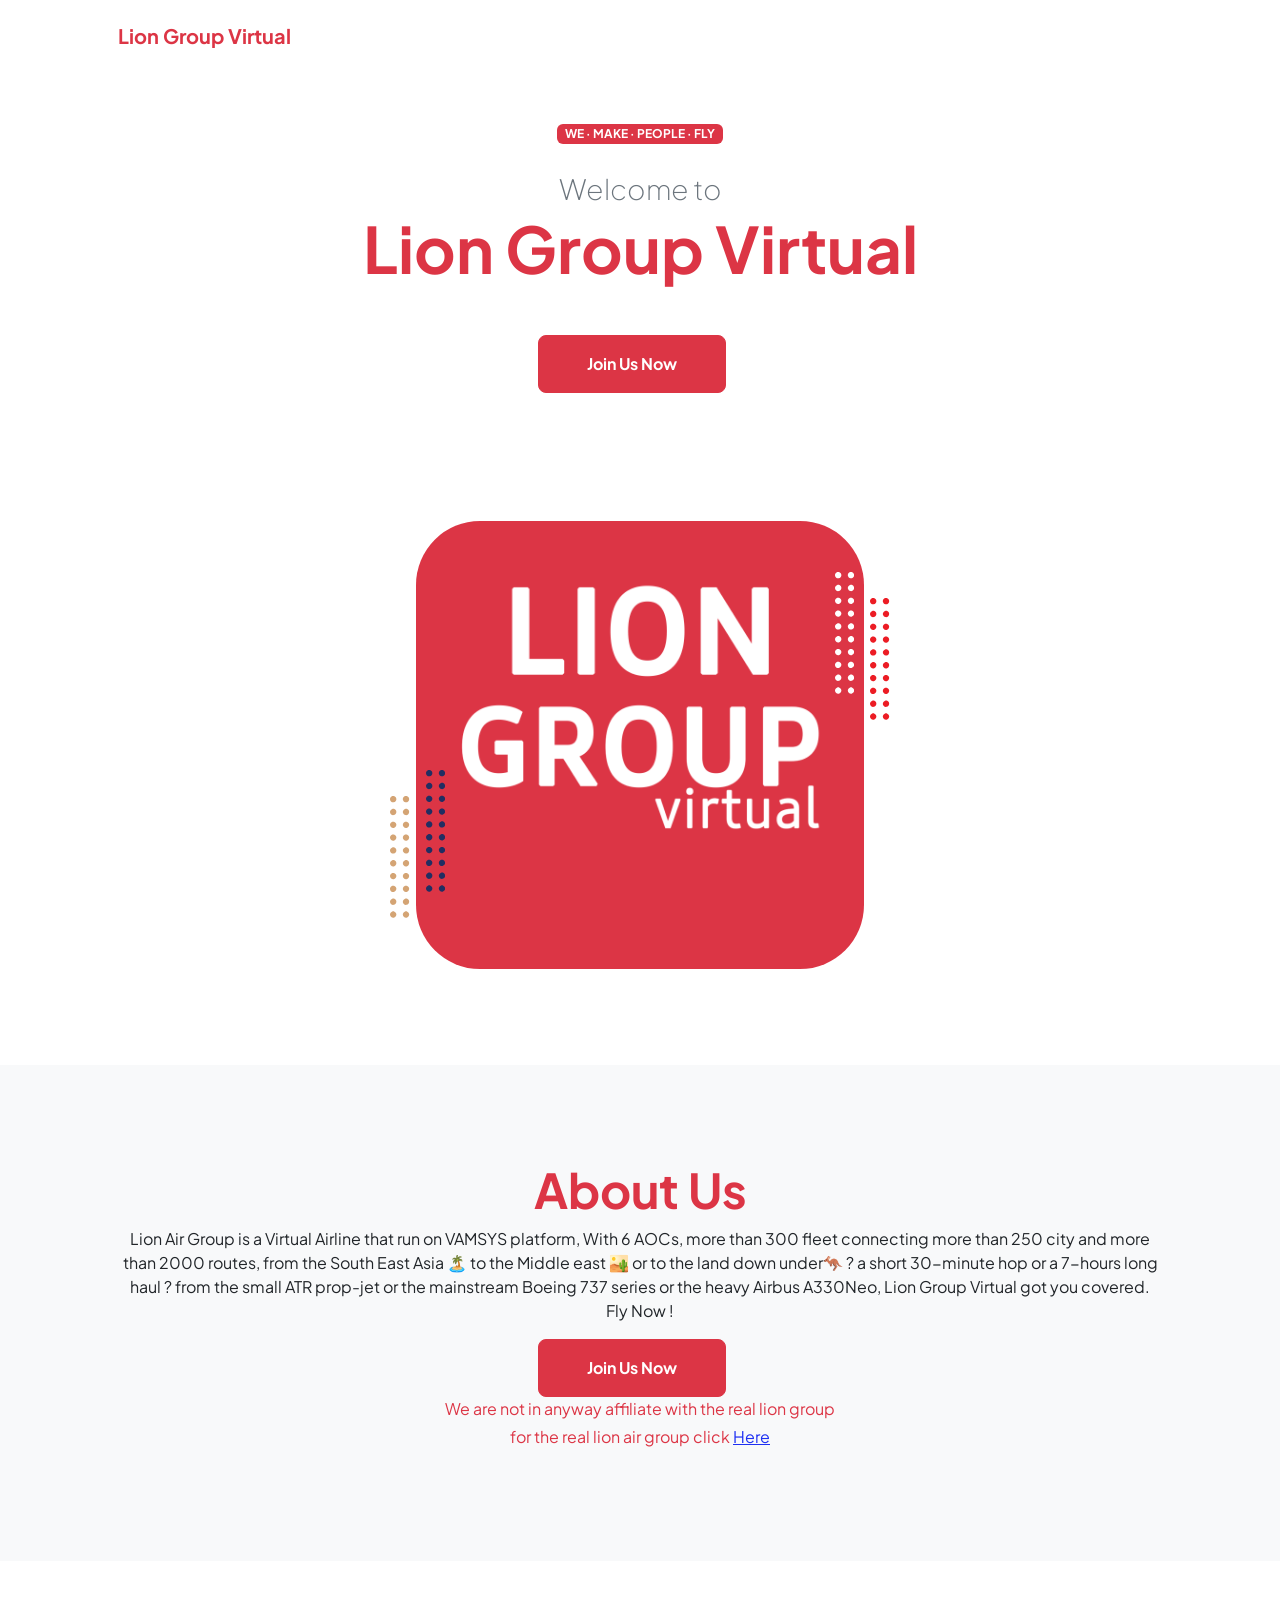
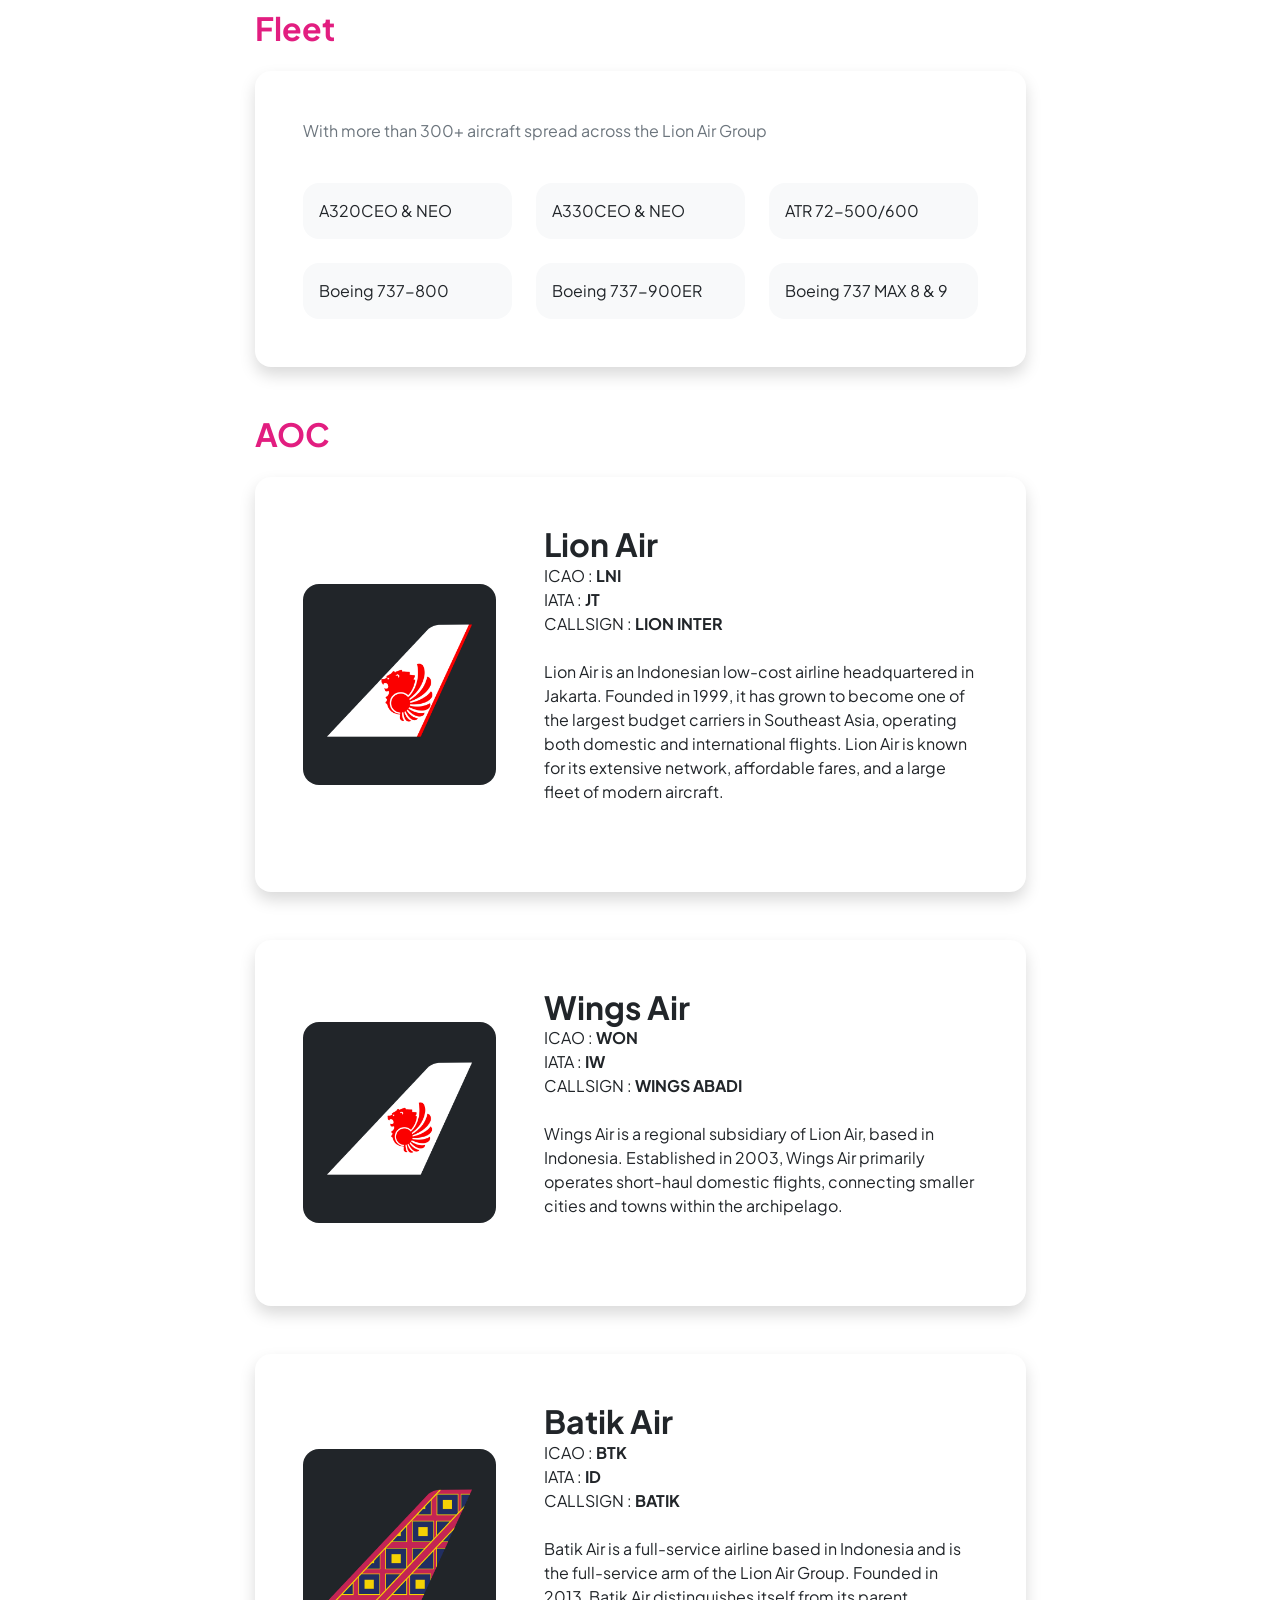
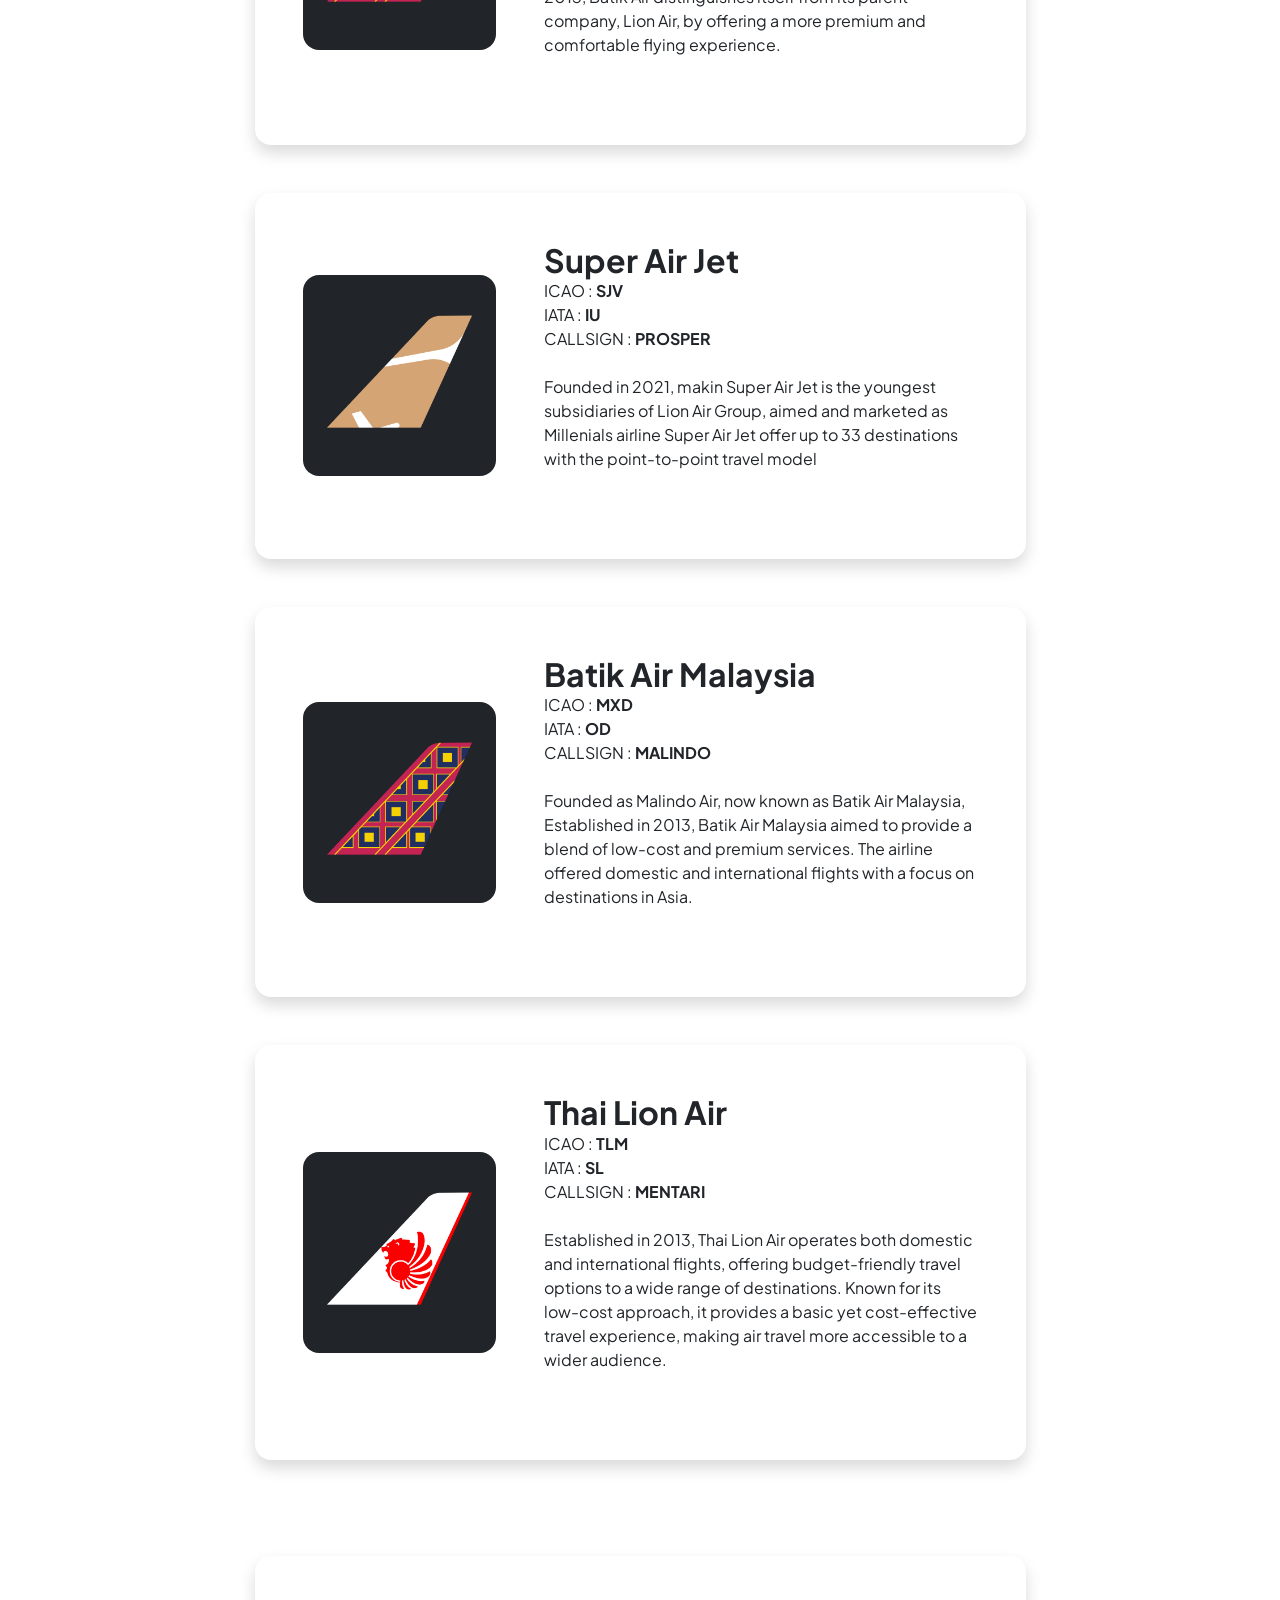
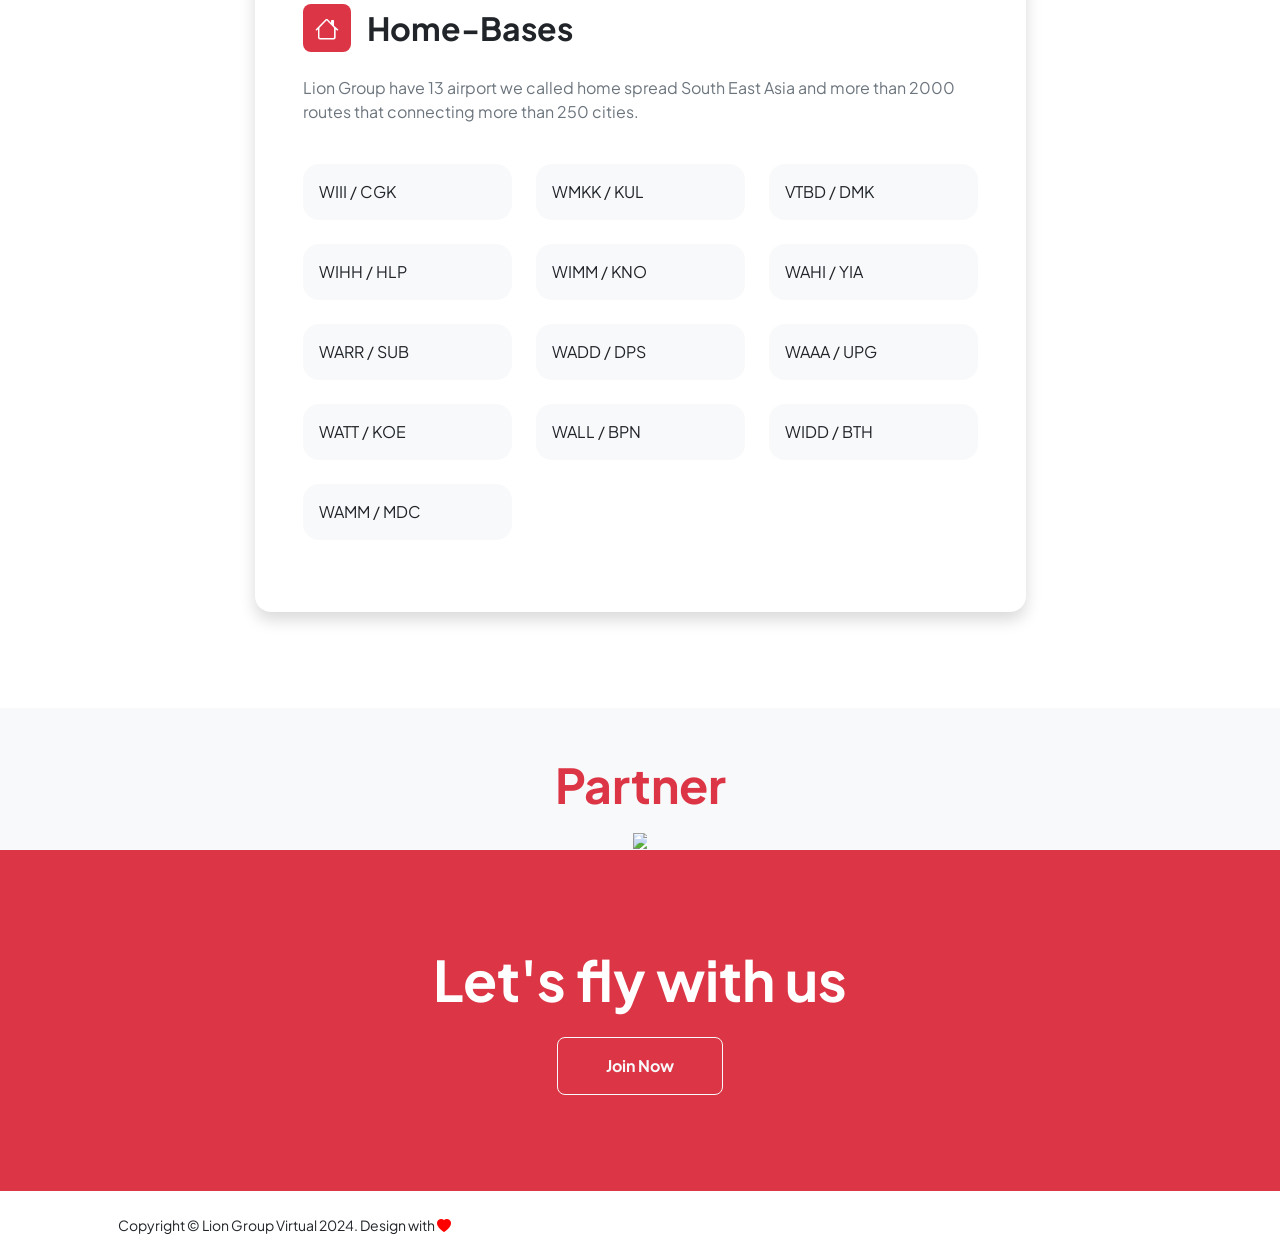
==== index.html @ ad17c19d "Update index.html" ====
<!DOCTYPE html>
<html lang="en">
    <head>
        <meta charset="utf-8" />
        <meta name="viewport" content="width=device-width, initial-scale=1, shrink-to-fit=no" />
        <meta name="description" content="" />
        <meta name="author" content="" />
        <title>Lion Group Virtual</title>
        <meta content="Lion Group Virtual" property="og:title" />
        <meta content="Lion Group Virtual Website" property="og:description" />
        <meta content="http://www.lion-groupvirtual.com/" property="og:url" />
        <meta content="http://www.lion-groupvirtual.com/assets/profile.png" property="og:image" />
        <meta content="#ff0000" data-react-helmet="true" name="theme-color" />
        <!-- Favicon-->
        <link rel="icon" type="image/x-icon" href="assets/favicon.ico" />
        <!-- Custom Google font-->
        <link rel="preconnect" href="https://fonts.googleapis.com" />
        <link rel="preconnect" href="https://fonts.gstatic.com" crossorigin />
        <link href="https://fonts.googleapis.com/css2?family=Plus+Jakarta+Sans:wght@100;200;300;400;500;600;700;800;900&amp;display=swap" rel="stylesheet" />
        <!-- Bootstrap icons-->
        <link href="https://cdn.jsdelivr.net/npm/bootstrap-icons@1.8.1/font/bootstrap-icons.css" rel="stylesheet" />
        <!-- Core theme CSS (includes Bootstrap)-->
        <link href="css/styles.css" rel="stylesheet" />
    </head>
    <body class="d-flex flex-column h-100">
        <main class="flex-shrink-0">
            <!-- Navigation-->
            <nav class="navbar navbar-expand-lg navbar-light bg-white py-3">
                <div class="container px-5">
                    <a class="navbar-brand"><span class="fw-bolder text-danger">Lion Group Virtual</span></a>
                </div>
            </nav>
            <!-- Header-->
            <header class="py-5">
                <div class="container px-5 pb-5">
                    <div class="row gx-5 align-items-center">
                        <div class="col-xxl-5">
                            <!-- Header text content-->
                            <div class="text-center text-xxl-start">
                                <div class="badge bg-danger text-white mb-4"><div class="text-uppercase">We &middot; Make &middot; People &middot; Fly</div></div>
                                <div class="fs-3 fw-light text-muted">Welcome to</div>
                                <h1 class="display-3 fw-bolder mb-5"><span class="text-danger d-inline">Lion Group Virtual</span></h1>
                                <div class="d-grid gap-3 d-sm-flex justify-content-sm-center justify-content-xxl-start mb-3">
                                    <a class="btn btn-danger btn-lg px-5 py-3 me-sm-3 fs-6 fw-bolder" href="https://vamsys.io/register/liongroup">Join Us Now</a>
                                </div>
                            </div>
                        </div>
                        <div class="col-xxl-7">
                            <!-- Header profile picture-->
                            <div class="d-flex justify-content-center mt-5 mt-xxl-0">
                                <div class="profile bg-danger">
                                    <!-- TIP: For best results, use a photo with a transparent background like the demo example below-->
                                    <!-- Watch a tutorial on how to do this on YouTube (link)-->
                                    <img class="profile-img" src="assets/profile.png" alt="..." />
                                    <div class="dots-1">
                                        <!-- SVG Dots-->
                                        <svg version="1.1" xmlns="http://www.w3.org/2000/svg" xmlns:xlink="http://www.w3.org/1999/xlink" x="0px" y="0px" viewBox="0 0 191.6 1215.4" style="enable-background: new 0 0 191.6 1215.4" xml:space="preserve">
                                            <g transform="translate(0.000000,1280.000000) scale(0.100000,-0.100000)" >
                                                <path d="M227.7,12788.6c-105-35-200-141-222-248c-43-206,163-412,369-369c155,32,275,190,260,339c-11,105-90,213-190,262        C383.7,12801.6,289.7,12808.6,227.7,12788.6z"></path>
                                                <path d="M1507.7,12788.6c-151-50-253-216-222-362c25-119,136-230,254-255c194-41,395,142,375,339c-11,105-90,213-190,262        C1663.7,12801.6,1569.7,12808.6,1507.7,12788.6z"></path>
                                                <path d="M227.7,11508.6c-105-35-200-141-222-248c-43-206,163-412,369-369c155,32,275,190,260,339c-11,105-90,213-190,262        C383.7,11521.6,289.7,11528.6,227.7,11508.6z"></path>
                                                <path d="M1507.7,11508.6c-151-50-253-216-222-362c25-119,136-230,254-255c194-41,395,142,375,339c-11,105-90,213-190,262        C1663.7,11521.6,1569.7,11528.6,1507.7,11508.6z"></path>
                                                <path d="M227.7,10228.6c-105-35-200-141-222-248c-43-206,163-412,369-369c155,32,275,190,260,339c-11,105-90,213-190,262        C383.7,10241.6,289.7,10248.6,227.7,10228.6z"></path>
                                                <path d="M1507.7,10228.6c-105-35-200-141-222-248c-43-206,163-412,369-369c155,32,275,190,260,339c-11,105-90,213-190,262        C1663.7,10241.6,1569.7,10248.6,1507.7,10228.6z"></path>
                                                <path d="M227.7,8948.6c-105-35-200-141-222-248c-43-206,163-412,369-369c155,32,275,190,260,339c-11,105-90,213-190,262        C383.7,8961.6,289.7,8968.6,227.7,8948.6z"></path>
                                                <path d="M1507.7,8948.6c-105-35-200-141-222-248c-43-206,163-412,369-369c155,32,275,190,260,339c-11,105-90,213-190,262        C1663.7,8961.6,1569.7,8968.6,1507.7,8948.6z"></path>
                                                <path d="M227.7,7668.6c-105-35-200-141-222-248c-43-206,163-412,369-369c155,32,275,190,260,339c-11,105-90,213-190,262        C383.7,7681.6,289.7,7688.6,227.7,7668.6z"></path>
                                                <path d="M1507.7,7668.6c-105-35-200-141-222-248c-43-206,163-412,369-369c155,32,275,190,260,339c-11,105-90,213-190,262        C1663.7,7681.6,1569.7,7688.6,1507.7,7668.6z"></path>
                                                <path d="M227.7,6388.6c-105-35-200-141-222-248c-43-206,163-412,369-369c155,32,275,190,260,339c-11,105-90,213-190,262        C383.7,6401.6,289.7,6408.6,227.7,6388.6z"></path>
                                                <path d="M1507.7,6388.6c-105-35-200-141-222-248c-43-206,163-412,369-369c155,32,275,190,260,339c-11,105-90,213-190,262        C1663.7,6401.6,1569.7,6408.6,1507.7,6388.6z"></path>
                                                <path d="M227.7,5108.6c-105-35-200-141-222-248c-43-206,163-412,369-369c155,32,275,190,260,339c-11,105-90,213-190,262        C383.7,5121.6,289.7,5128.6,227.7,5108.6z"></path>
                                                <path d="M1507.7,5108.6c-105-35-200-141-222-248c-43-206,163-412,369-369c155,32,275,190,260,339c-11,105-90,213-190,262        C1663.7,5121.6,1569.7,5128.6,1507.7,5108.6z"></path>
                                                <path d="M227.7,3828.6c-105-35-200-141-222-248c-43-206,163-412,369-369c155,32,275,190,260,339c-11,105-90,213-190,262        C383.7,3841.6,289.7,3848.6,227.7,3828.6z"></path>
                                                <path d="M1507.7,3828.6c-105-35-200-141-222-248c-43-206,163-412,369-369c155,32,275,190,260,339c-11,105-90,213-190,262        C1663.7,3841.6,1569.7,3848.6,1507.7,3828.6z"></path>
                                                <path d="M227.7,2548.6c-105-35-200-141-222-248c-43-206,163-412,369-369c155,32,275,190,260,339c-11,105-90,213-190,262        C383.7,2561.6,289.7,2568.6,227.7,2548.6z"></path>
                                                <path d="M1507.7,2548.6c-105-35-200-141-222-248c-43-206,163-412,369-369c155,32,275,190,260,339c-11,105-90,213-190,262        C1663.7,2561.6,1569.7,2568.6,1507.7,2548.6z"></path>
                                                <path d="M227.7,1268.6c-105-35-200-141-222-248c-43-206,163-412,369-369c155,32,275,190,260,339c-11,105-90,213-190,262        C383.7,1281.6,289.7,1288.6,227.7,1268.6z"></path>
                                                <path d="M1507.7,1268.6c-105-35-200-141-222-248c-43-206,163-412,369-369c155,32,275,190,260,339c-11,105-90,213-190,262        C1663.7,1281.6,1569.7,1288.6,1507.7,1268.6z"></path>
                                            </g>
                                        </svg>
                                        <!-- END of SVG dots-->
                                    </div>
                                    <div class="dots-2">
                                        <!-- SVG Dots-->
                                        <svg version="1.1" xmlns="http://www.w3.org/2000/svg" xmlns:xlink="http://www.w3.org/1999/xlink" x="0px" y="0px" viewBox="0 0 191.6 1215.4" style="enable-background: new 0 0 191.6 1215.4" xml:space="preserve">
                                            <g transform="translate(0.000000,1280.000000) scale(0.100000,-0.100000)"  fill="#EC1C24" >
                                                <path d="M227.7,12788.6c-105-35-200-141-222-248c-43-206,163-412,369-369c155,32,275,190,260,339c-11,105-90,213-190,262        C383.7,12801.6,289.7,12808.6,227.7,12788.6z"></path>
                                                <path d="M1507.7,12788.6c-151-50-253-216-222-362c25-119,136-230,254-255c194-41,395,142,375,339c-11,105-90,213-190,262        C1663.7,12801.6,1569.7,12808.6,1507.7,12788.6z"></path>
                                                <path d="M227.7,11508.6c-105-35-200-141-222-248c-43-206,163-412,369-369c155,32,275,190,260,339c-11,105-90,213-190,262        C383.7,11521.6,289.7,11528.6,227.7,11508.6z"></path>
                                                <path d="M1507.7,11508.6c-151-50-253-216-222-362c25-119,136-230,254-255c194-41,395,142,375,339c-11,105-90,213-190,262        C1663.7,11521.6,1569.7,11528.6,1507.7,11508.6z"></path>
                                                <path d="M227.7,10228.6c-105-35-200-141-222-248c-43-206,163-412,369-369c155,32,275,190,260,339c-11,105-90,213-190,262        C383.7,10241.6,289.7,10248.6,227.7,10228.6z"></path>
                                                <path d="M1507.7,10228.6c-105-35-200-141-222-248c-43-206,163-412,369-369c155,32,275,190,260,339c-11,105-90,213-190,262        C1663.7,10241.6,1569.7,10248.6,1507.7,10228.6z"></path>
                                                <path d="M227.7,8948.6c-105-35-200-141-222-248c-43-206,163-412,369-369c155,32,275,190,260,339c-11,105-90,213-190,262        C383.7,8961.6,289.7,8968.6,227.7,8948.6z"></path>
                                                <path d="M1507.7,8948.6c-105-35-200-141-222-248c-43-206,163-412,369-369c155,32,275,190,260,339c-11,105-90,213-190,262        C1663.7,8961.6,1569.7,8968.6,1507.7,8948.6z"></path>
                                                <path d="M227.7,7668.6c-105-35-200-141-222-248c-43-206,163-412,369-369c155,32,275,190,260,339c-11,105-90,213-190,262        C383.7,7681.6,289.7,7688.6,227.7,7668.6z"></path>
                                                <path d="M1507.7,7668.6c-105-35-200-141-222-248c-43-206,163-412,369-369c155,32,275,190,260,339c-11,105-90,213-190,262        C1663.7,7681.6,1569.7,7688.6,1507.7,7668.6z"></path>
                                                <path d="M227.7,6388.6c-105-35-200-141-222-248c-43-206,163-412,369-369c155,32,275,190,260,339c-11,105-90,213-190,262        C383.7,6401.6,289.7,6408.6,227.7,6388.6z"></path>
                                                <path d="M1507.7,6388.6c-105-35-200-141-222-248c-43-206,163-412,369-369c155,32,275,190,260,339c-11,105-90,213-190,262        C1663.7,6401.6,1569.7,6408.6,1507.7,6388.6z"></path>
                                                <path d="M227.7,5108.6c-105-35-200-141-222-248c-43-206,163-412,369-369c155,32,275,190,260,339c-11,105-90,213-190,262        C383.7,5121.6,289.7,5128.6,227.7,5108.6z"></path>
                                                <path d="M1507.7,5108.6c-105-35-200-141-222-248c-43-206,163-412,369-369c155,32,275,190,260,339c-11,105-90,213-190,262        C1663.7,5121.6,1569.7,5128.6,1507.7,5108.6z"></path>
                                                <path d="M227.7,3828.6c-105-35-200-141-222-248c-43-206,163-412,369-369c155,32,275,190,260,339c-11,105-90,213-190,262        C383.7,3841.6,289.7,3848.6,227.7,3828.6z"></path>
                                                <path d="M1507.7,3828.6c-105-35-200-141-222-248c-43-206,163-412,369-369c155,32,275,190,260,339c-11,105-90,213-190,262        C1663.7,3841.6,1569.7,3848.6,1507.7,3828.6z"></path>
                                                <path d="M227.7,2548.6c-105-35-200-141-222-248c-43-206,163-412,369-369c155,32,275,190,260,339c-11,105-90,213-190,262        C383.7,2561.6,289.7,2568.6,227.7,2548.6z"></path>
                                                <path d="M1507.7,2548.6c-105-35-200-141-222-248c-43-206,163-412,369-369c155,32,275,190,260,339c-11,105-90,213-190,262        C1663.7,2561.6,1569.7,2568.6,1507.7,2548.6z"></path>
                                                <path d="M227.7,1268.6c-105-35-200-141-222-248c-43-206,163-412,369-369c155,32,275,190,260,339c-11,105-90,213-190,262        C383.7,1281.6,289.7,1288.6,227.7,1268.6z"></path>
                                                <path d="M1507.7,1268.6c-105-35-200-141-222-248c-43-206,163-412,369-369c155,32,275,190,260,339c-11,105-90,213-190,262        C1663.7,1281.6,1569.7,1288.6,1507.7,1268.6z"></path>
                                            </g>
                                        </svg>
                                        <!-- END of SVG dots-->
                                    </div>
                                    <div class="dots-3">
                                        <!-- SVG Dots-->
                                        <svg version="1.1" xmlns="http://www.w3.org/2000/svg" xmlns:xlink="http://www.w3.org/1999/xlink" x="0px" y="0px" viewBox="0 0 191.6 1215.4" style="enable-background: new 0 0 191.6 1215.4" xml:space="preserve">
                                            <g transform="translate(0.000000,1280.000000) scale(0.100000,-0.100000)" fill="#212e62">
                                                <path d="M227.7,12788.6c-105-35-200-141-222-248c-43-206,163-412,369-369c155,32,275,190,260,339c-11,105-90,213-190,262        C383.7,12801.6,289.7,12808.6,227.7,12788.6z"></path>
                                                <path d="M1507.7,12788.6c-151-50-253-216-222-362c25-119,136-230,254-255c194-41,395,142,375,339c-11,105-90,213-190,262        C1663.7,12801.6,1569.7,12808.6,1507.7,12788.6z"></path>
                                                <path d="M227.7,11508.6c-105-35-200-141-222-248c-43-206,163-412,369-369c155,32,275,190,260,339c-11,105-90,213-190,262        C383.7,11521.6,289.7,11528.6,227.7,11508.6z"></path>
                                                <path d="M1507.7,11508.6c-151-50-253-216-222-362c25-119,136-230,254-255c194-41,395,142,375,339c-11,105-90,213-190,262        C1663.7,11521.6,1569.7,11528.6,1507.7,11508.6z"></path>
                                                <path d="M227.7,10228.6c-105-35-200-141-222-248c-43-206,163-412,369-369c155,32,275,190,260,339c-11,105-90,213-190,262        C383.7,10241.6,289.7,10248.6,227.7,10228.6z"></path>
                                                <path d="M1507.7,10228.6c-105-35-200-141-222-248c-43-206,163-412,369-369c155,32,275,190,260,339c-11,105-90,213-190,262        C1663.7,10241.6,1569.7,10248.6,1507.7,10228.6z"></path>
                                                <path d="M227.7,8948.6c-105-35-200-141-222-248c-43-206,163-412,369-369c155,32,275,190,260,339c-11,105-90,213-190,262        C383.7,8961.6,289.7,8968.6,227.7,8948.6z"></path>
                                                <path d="M1507.7,8948.6c-105-35-200-141-222-248c-43-206,163-412,369-369c155,32,275,190,260,339c-11,105-90,213-190,262        C1663.7,8961.6,1569.7,8968.6,1507.7,8948.6z"></path>
                                                <path d="M227.7,7668.6c-105-35-200-141-222-248c-43-206,163-412,369-369c155,32,275,190,260,339c-11,105-90,213-190,262        C383.7,7681.6,289.7,7688.6,227.7,7668.6z"></path>
                                                <path d="M1507.7,7668.6c-105-35-200-141-222-248c-43-206,163-412,369-369c155,32,275,190,260,339c-11,105-90,213-190,262        C1663.7,7681.6,1569.7,7688.6,1507.7,7668.6z"></path>
                                                <path d="M227.7,6388.6c-105-35-200-141-222-248c-43-206,163-412,369-369c155,32,275,190,260,339c-11,105-90,213-190,262        C383.7,6401.6,289.7,6408.6,227.7,6388.6z"></path>
                                                <path d="M1507.7,6388.6c-105-35-200-141-222-248c-43-206,163-412,369-369c155,32,275,190,260,339c-11,105-90,213-190,262        C1663.7,6401.6,1569.7,6408.6,1507.7,6388.6z"></path>
                                                <path d="M227.7,5108.6c-105-35-200-141-222-248c-43-206,163-412,369-369c155,32,275,190,260,339c-11,105-90,213-190,262        C383.7,5121.6,289.7,5128.6,227.7,5108.6z"></path>
                                                <path d="M1507.7,5108.6c-105-35-200-141-222-248c-43-206,163-412,369-369c155,32,275,190,260,339c-11,105-90,213-190,262        C1663.7,5121.6,1569.7,5128.6,1507.7,5108.6z"></path>
                                                <path d="M227.7,3828.6c-105-35-200-141-222-248c-43-206,163-412,369-369c155,32,275,190,260,339c-11,105-90,213-190,262        C383.7,3841.6,289.7,3848.6,227.7,3828.6z"></path>
                                                <path d="M1507.7,3828.6c-105-35-200-141-222-248c-43-206,163-412,369-369c155,32,275,190,260,339c-11,105-90,213-190,262        C1663.7,3841.6,1569.7,3848.6,1507.7,3828.6z"></path>
                                                <path d="M227.7,2548.6c-105-35-200-141-222-248c-43-206,163-412,369-369c155,32,275,190,260,339c-11,105-90,213-190,262        C383.7,2561.6,289.7,2568.6,227.7,2548.6z"></path>
                                                <path d="M1507.7,2548.6c-105-35-200-141-222-248c-43-206,163-412,369-369c155,32,275,190,260,339c-11,105-90,213-190,262        C1663.7,2561.6,1569.7,2568.6,1507.7,2548.6z"></path>
                                                <path d="M227.7,1268.6c-105-35-200-141-222-248c-43-206,163-412,369-369c155,32,275,190,260,339c-11,105-90,213-190,262        C383.7,1281.6,289.7,1288.6,227.7,1268.6z"></path>
                                                <path d="M1507.7,1268.6c-105-35-200-141-222-248c-43-206,163-412,369-369c155,32,275,190,260,339c-11,105-90,213-190,262        C1663.7,1281.6,1569.7,1288.6,1507.7,1268.6z"></path>
                                            </g>
                                        </svg>
                                        <!-- END of SVG dots-->
                                    </div>
                                    <div class="dots-4">
                                        <!-- SVG Dots-->
                                        <svg version="1.1" xmlns="http://www.w3.org/2000/svg" xmlns:xlink="http://www.w3.org/1999/xlink" x="0px" y="0px" viewBox="0 0 191.6 1215.4" style="enable-background: new 0 0 191.6 1215.4" xml:space="preserve">
                                            <g transform="translate(0.000000,1280.000000) scale(0.100000,-0.100000)" fill = "#D4A474">
                                                <path d="M227.7,12788.6c-105-35-200-141-222-248c-43-206,163-412,369-369c155,32,275,190,260,339c-11,105-90,213-190,262        C383.7,12801.6,289.7,12808.6,227.7,12788.6z"></path>
                                                <path d="M1507.7,12788.6c-151-50-253-216-222-362c25-119,136-230,254-255c194-41,395,142,375,339c-11,105-90,213-190,262        C1663.7,12801.6,1569.7,12808.6,1507.7,12788.6z"></path>
                                                <path d="M227.7,11508.6c-105-35-200-141-222-248c-43-206,163-412,369-369c155,32,275,190,260,339c-11,105-90,213-190,262        C383.7,11521.6,289.7,11528.6,227.7,11508.6z"></path>
                                                <path d="M1507.7,11508.6c-151-50-253-216-222-362c25-119,136-230,254-255c194-41,395,142,375,339c-11,105-90,213-190,262        C1663.7,11521.6,1569.7,11528.6,1507.7,11508.6z"></path>
                                                <path d="M227.7,10228.6c-105-35-200-141-222-248c-43-206,163-412,369-369c155,32,275,190,260,339c-11,105-90,213-190,262        C383.7,10241.6,289.7,10248.6,227.7,10228.6z"></path>
                                                <path d="M1507.7,10228.6c-105-35-200-141-222-248c-43-206,163-412,369-369c155,32,275,190,260,339c-11,105-90,213-190,262        C1663.7,10241.6,1569.7,10248.6,1507.7,10228.6z"></path>
                                                <path d="M227.7,8948.6c-105-35-200-141-222-248c-43-206,163-412,369-369c155,32,275,190,260,339c-11,105-90,213-190,262        C383.7,8961.6,289.7,8968.6,227.7,8948.6z"></path>
                                                <path d="M1507.7,8948.6c-105-35-200-141-222-248c-43-206,163-412,369-369c155,32,275,190,260,339c-11,105-90,213-190,262        C1663.7,8961.6,1569.7,8968.6,1507.7,8948.6z"></path>
                                                <path d="M227.7,7668.6c-105-35-200-141-222-248c-43-206,163-412,369-369c155,32,275,190,260,339c-11,105-90,213-190,262        C383.7,7681.6,289.7,7688.6,227.7,7668.6z"></path>
                                                <path d="M1507.7,7668.6c-105-35-200-141-222-248c-43-206,163-412,369-369c155,32,275,190,260,339c-11,105-90,213-190,262        C1663.7,7681.6,1569.7,7688.6,1507.7,7668.6z"></path>
                                                <path d="M227.7,6388.6c-105-35-200-141-222-248c-43-206,163-412,369-369c155,32,275,190,260,339c-11,105-90,213-190,262        C383.7,6401.6,289.7,6408.6,227.7,6388.6z"></path>
                                                <path d="M1507.7,6388.6c-105-35-200-141-222-248c-43-206,163-412,369-369c155,32,275,190,260,339c-11,105-90,213-190,262        C1663.7,6401.6,1569.7,6408.6,1507.7,6388.6z"></path>
                                                <path d="M227.7,5108.6c-105-35-200-141-222-248c-43-206,163-412,369-369c155,32,275,190,260,339c-11,105-90,213-190,262        C383.7,5121.6,289.7,5128.6,227.7,5108.6z"></path>
                                                <path d="M1507.7,5108.6c-105-35-200-141-222-248c-43-206,163-412,369-369c155,32,275,190,260,339c-11,105-90,213-190,262        C1663.7,5121.6,1569.7,5128.6,1507.7,5108.6z"></path>
                                                <path d="M227.7,3828.6c-105-35-200-141-222-248c-43-206,163-412,369-369c155,32,275,190,260,339c-11,105-90,213-190,262        C383.7,3841.6,289.7,3848.6,227.7,3828.6z"></path>
                                                <path d="M1507.7,3828.6c-105-35-200-141-222-248c-43-206,163-412,369-369c155,32,275,190,260,339c-11,105-90,213-190,262        C1663.7,3841.6,1569.7,3848.6,1507.7,3828.6z"></path>
                                                <path d="M227.7,2548.6c-105-35-200-141-222-248c-43-206,163-412,369-369c155,32,275,190,260,339c-11,105-90,213-190,262        C383.7,2561.6,289.7,2568.6,227.7,2548.6z"></path>
                                                <path d="M1507.7,2548.6c-105-35-200-141-222-248c-43-206,163-412,369-369c155,32,275,190,260,339c-11,105-90,213-190,262        C1663.7,2561.6,1569.7,2568.6,1507.7,2548.6z"></path>
                                                <path d="M227.7,1268.6c-105-35-200-141-222-248c-43-206,163-412,369-369c155,32,275,190,260,339c-11,105-90,213-190,262        C383.7,1281.6,289.7,1288.6,227.7,1268.6z"></path>
                                                <path d="M1507.7,1268.6c-105-35-200-141-222-248c-43-206,163-412,369-369c155,32,275,190,260,339c-11,105-90,213-190,262        C1663.7,1281.6,1569.7,1288.6,1507.7,1268.6z"></path>
                                            </g>
                                        </svg>
                                        <!-- END of SVG dots-->
                                    </div>
                                </div>
                            </div>
                        </div>
                    </div>
                </div>
            </header>


            <section class="bg-light py-5">
                <div class="container px-5">
                    <div class="row gx-5 justify-content-center">
                        <div class="col-xxl-8">
                            <div class="text-center my-5">
                                <h1 class="display-5 fw-bolder"><span class="text-danger d-inline">About Us</span></h1>
                                <p class="mb-3">Lion Air Group is a Virtual Airline that run on VAMSYS platform, With 6 AOCs, more than 300 fleet connecting more than 250 city and more than 2000 routes, from the South East Asia 🏝️ to the Middle east 🏜️ or to the land down under🦘 ?  a short 30-minute hop or a 7-hours long haul ?  from the small ATR prop-jet or the mainstream Boeing 737 series or the heavy Airbus A330Neo, Lion Group Virtual got you covered. Fly Now !</p>
                                <a class="btn btn-danger btn-lg px-5 py-3 me-sm-3 fs-6 fw-bolder" href="https://vamsys.io/register/liongroup">Join Us Now</a>
                                <br>
                                <p class="text-danger mb-1">We are not in anyway affiliate with the real lion group</p>
                                <p class="text-danger">for the real lion air group click <a href="https://www.lionair.co.id/">Here</a></p>
                                <div class="d-flex justify-content-center fs-2 gap-4">

                                </div>
                            </div>
                        </div>
                    </div>
                </div>
            </section>

            <div class="container px-5 my-5">
                <div class="row gx-5 justify-content-center">
                    <div class="col-lg-11 col-xl-9 col-xxl-8">
                        <!-- Experience Section-->

                        <section>
                            <!-- Skillset Card-->
                            <h2 class="text-secondary fw-bolder mb-4">Fleet</h2>
                            <div class="card shadow border-0 rounded-4 mb-5">
                                <div class="card-body p-5">
                                    <!-- Languages list-->
                                    <div class="mb-0">
                                        <div class="d-flex align-items-center mb-4">
                                            <p class="text-muted">With more than 300+ aircraft spread across the Lion Air Group</p>
                                        </div>
                                        <div class="row row-cols-1 row-cols-md-3 mb-4">
                                            <div class="col mb-4 mb-md-0"><div class="d-flex align-items-center bg-light rounded-4 p-3 h-100">A320CEO & NEO</div></div>
                                            <div class="col mb-4 mb-md-0"><div class="d-flex align-items-center bg-light rounded-4 p-3 h-100">A330CEO & NEO</div></div>
                                            <div class="col"><div class="d-flex align-items-center bg-light rounded-4 p-3 h-100">ATR 72-500/600</div></div>
                                        </div>
                                        <div class="row row-cols-1 row-cols-md-3">
                                            <div class="col mb-4 mb-md-0"><div class="d-flex align-items-center bg-light rounded-4 p-3 h-100">Boeing 737-800</div></div>
                                            <div class="col mb-4 mb-md-0"><div class="d-flex align-items-center bg-light rounded-4 p-3 h-100">Boeing 737-900ER</div></div>
                                            <div class="col"><div class="d-flex align-items-center bg-light rounded-4 p-3 h-100">Boeing 737 MAX 8 & 9 </div></div>
                                        </div>
                                    </div>
                                </div>
                            </div>
                        </section>
                        <!-- Education Section-->
                        <section>
                            <h2 class="text-secondary fw-bolder mb-4">AOC</h2>
                            <!-- Education Card 1-->
                            <div class="card shadow border-0 rounded-4 mb-5">
                                <div class="card-body p-5">
                                    <div class="row align-items-center gx-5">
                                        <div class="col text-center text-lg-start mb-4 mb-lg-0">
                                            <div class="bg-dark p-4 rounded-4">
                                                <div class="mb-2">
                                                    <img class="profile-img" src="assets/JT_LOGO.png" alt="..." style="max-width:100%;max-height:100%;" />
                                                </div>
                                            </div>
                                        </div>
                                        <div class="col-lg-8">
                                            <div class="d-flex align-items-center">
                                                <h2 class="fw-bolder mb-0">Lion Air</h2>
                                            </div>
                                            <div class="d-flex align-items-center">
                                                <p class="fw-normal mb-0">ICAO : <span class="fw-bolder">LNI</span></p>
                                            </div>
                                            <div class="d-flex align-items-center">
                                                <p class="fw-normal mb-0">IATA : <span class="fw-bolder">JT</span></p>
                                            </div>
                                            <div class="d-flex align-items-center mb-2">
                                                <p class="fw-normal">CALLSIGN : <span class="fw-bolder">LION INTER</span> </p>
                                            </div>
                                            <div class="d-flex align-items-center mb-4">
                                                <p class="fw-normal">Lion Air is an Indonesian low-cost airline headquartered in Jakarta. Founded in 1999, it has grown to become one of the largest budget carriers in Southeast Asia, operating both domestic and international flights. Lion Air is known for its extensive network, affordable fares, and a large fleet of modern aircraft.</p>
                                            </div>
                                        </div>
                                    </div>
                                </div>
                            </div>

                            <div class="card shadow border-0 rounded-4 mb-5">
                                <div class="card-body p-5">
                                    <div class="row align-items-center gx-5">
                                        <div class="col text-center text-lg-start mb-4 mb-lg-0">
                                            <div class="bg-dark p-4 rounded-4">
                                                <div class="mb-2">
                                                    <img class="profile-img" src="assets/IW_LOGO.png" alt="..." style="max-width:100%;max-height:100%;" />
                                                </div>
                                            </div>
                                        </div>
                                        <div class="col-lg-8">
                                            <div class="d-flex align-items-center">
                                                <h2 class="fw-bolder mb-0">Wings Air</h2>
                                            </div>
                                            <div class="d-flex align-items-center">
                                                <p class="fw-normal mb-0">ICAO : <span class="fw-bolder">WON</span></p>
                                            </div>
                                            <div class="d-flex align-items-center">
                                                <p class="fw-normal mb-0">IATA : <span class="fw-bolder">IW</span></p>
                                            </div>
                                            <div class="d-flex align-items-center mb-2">
                                                <p class="fw-normal">CALLSIGN : <span class="fw-bolder">WINGS ABADI</span> </p>
                                            </div>
                                            <div class="d-flex align-items-center mb-4">
                                                <p class="fw-normal">Wings Air is a regional subsidiary of Lion Air, based in Indonesia. Established in 2003, Wings Air primarily operates short-haul domestic flights, connecting smaller cities and towns within the archipelago.</p>
                                            </div>
                                        </div>
                                    </div>
                                </div>
                            </div>


                            <div class="card shadow border-0 rounded-4 mb-5">
                                <div class="card-body p-5">
                                    <div class="row align-items-center gx-5">
                                        <div class="col text-center text-lg-start mb-4 mb-lg-0">
                                            <div class="bg-dark p-4 rounded-4">
                                                <div class="mb-2">
                                                    <img class="profile-img" src="assets/ID_LOGO.png" alt="..." style="max-width:100%;max-height:100%;" />
                                                </div>
                                            </div>
                                        </div>
                                        <div class="col-lg-8">
                                            <div class="d-flex align-items-center">
                                                <h2 class="fw-bolder mb-0">Batik Air</h2>
                                            </div>
                                            <div class="d-flex align-items-center">
                                                <p class="fw-normal mb-0">ICAO : <span class="fw-bolder">BTK</span></p>
                                            </div>
                                            <div class="d-flex align-items-center">
                                                <p class="fw-normal mb-0">IATA : <span class="fw-bolder">ID</span></p>
                                            </div>
                                            <div class="d-flex align-items-center mb-2">
                                                <p class="fw-normal">CALLSIGN : <span class="fw-bolder">BATIK</span> </p>
                                            </div>
                                            <div class="d-flex align-items-center mb-4">
                                                <p class="fw-normal">Batik Air is a full-service airline based in Indonesia and is the full-service arm of the Lion Air Group. Founded in 2013, Batik Air distinguishes itself from its parent company, Lion Air, by offering a more premium and comfortable flying experience.</p>
                                            </div>
                                        </div>
                                    </div>
                                </div>
                            </div>


                            <div class="card shadow border-0 rounded-4 mb-5">
                                <div class="card-body p-5">
                                    <div class="row align-items-center gx-5">
                                        <div class="col text-center text-lg-start mb-4 mb-lg-0">
                                            <div class="bg-dark p-4 rounded-4">
                                                <div class="mb-2">
                                                    <img class="profile-img" src="assets/IU_LOGO.png" alt="..." style="max-width:100%;max-height:100%;" />
                                                </div>
                                            </div>
                                        </div>
                                        <div class="col-lg-8">
                                            <div class="d-flex align-items-center">
                                                <h2 class="fw-bolder mb-0">Super Air Jet</h2>
                                            </div>
                                            <div class="d-flex align-items-center">
                                                <p class="fw-normal mb-0">ICAO : <span class="fw-bolder">SJV</span></p>
                                            </div>
                                            <div class="d-flex align-items-center">
                                                <p class="fw-normal mb-0">IATA : <span class="fw-bolder">IU</span></p>
                                            </div>
                                            <div class="d-flex align-items-center mb-2">
                                                <p class="fw-normal">CALLSIGN : <span class="fw-bolder">PROSPER</span> </p>
                                            </div>
                                            <div class="d-flex align-items-center mb-4">
                                                <p class="fw-normal">Founded in 2021, makin Super Air Jet is the youngest subsidiaries of Lion Air Group, aimed and marketed as Millenials airline Super Air Jet offer up to 33 destinations with the point-to-point travel model</p>
                                            </div>
                                        </div>
                                    </div>
                                </div>
                            </div>

                            <div class="card shadow border-0 rounded-4 mb-5">
                                <div class="card-body p-5">
                                    <div class="row align-items-center gx-5">
                                        <div class="col text-center text-lg-start mb-4 mb-lg-0">
                                            <div class="bg-dark p-4 rounded-4">
                                                <div class="mb-2">
                                                    <img class="profile-img" src="assets/ID_LOGO.png" alt="..." style="max-width:100%;max-height:100%;" />
                                                </div>
                                            </div>
                                        </div>
                                        <div class="col-lg-8">
                                            <div class="d-flex align-items-center">
                                                <h2 class="fw-bolder mb-0">Batik Air Malaysia</h2>
                                            </div>
                                            <div class="d-flex align-items-center">
                                                <p class="fw-normal mb-0">ICAO : <span class="fw-bolder">MXD</span></p>
                                            </div>
                                            <div class="d-flex align-items-center">
                                                <p class="fw-normal mb-0">IATA : <span class="fw-bolder">OD</span></p>
                                            </div>
                                            <div class="d-flex align-items-center mb-2">
                                                <p class="fw-normal">CALLSIGN : <span class="fw-bolder">MALINDO</span> </p>
                                            </div>
                                            <div class="d-flex align-items-center mb-4">
                                                <p class="fw-normal">Founded as Malindo Air, now known as Batik Air Malaysia, Established in 2013, Batik Air Malaysia aimed to provide a blend of low-cost and premium services. The airline offered domestic and international flights with a focus on destinations in Asia.</p>
                                            </div>
                                        </div>
                                    </div>
                                </div>
                            </div>

                            <div class="card shadow border-0 rounded-4 mb-5">
                                <div class="card-body p-5">
                                    <div class="row align-items-center gx-5">
                                        <div class="col text-center text-lg-start mb-4 mb-lg-0">
                                            <div class="bg-dark p-4 rounded-4">
                                                <div class="mb-2">
                                                    <img class="profile-img" src="assets/JT_LOGO.png" alt="..." style="max-width:100%;max-height:100%;" />
                                                </div>
                                            </div>
                                        </div>
                                        <div class="col-lg-8">
                                            <div class="d-flex align-items-center">
                                                <h2 class="fw-bolder mb-0">Thai Lion Air</h2>
                                            </div>
                                            <div class="d-flex align-items-center">
                                                <p class="fw-normal mb-0">ICAO : <span class="fw-bolder">TLM</span></p>
                                            </div>
                                            <div class="d-flex align-items-center">
                                                <p class="fw-normal mb-0">IATA : <span class="fw-bolder">SL</span></p>
                                            </div>
                                            <div class="d-flex align-items-center mb-2">
                                                <p class="fw-normal">CALLSIGN : <span class="fw-bolder">MENTARI</span></p>
                                            </div>
                                            <div class="d-flex align-items-center mb-4">
                                                <p class="fw-normal">Established in 2013, Thai Lion Air operates both domestic and international flights, offering budget-friendly travel options to a wide range of destinations. Known for its low-cost approach, it provides a basic yet cost-effective travel experience, making air travel more accessible to a wider audience.</p>
                                            </div>
                                        </div>
                                    </div>
                                </div>
                            </div>

                        </section>
                        <!-- Divider-->
                        <div class="pb-5"></div>
                        <!-- Skills Section-->
                        <section>
                            <!-- Skillset Card-->
                            <div class="card shadow border-0 rounded-4 mb-5">
                                <div class="card-body p-5">
                                    <!-- Languages list-->
                                    <div class="mb-0">
                                        <div class="d-flex align-items-center mb-4">
                                            <div class="feature bg-primary bg-danger text-white rounded-3 me-3"><i class="bi bi-house"></i></div>
                                            <h2 class="fw-bolder mb-0">Home-Bases</h2>
                                        </div>
                                        <div class="d-flex align-items-center mb-4">
                                            <p class="text-muted">Lion Group have 13 airport we called home spread South East Asia and more than 2000 routes that connecting more than 250 cities.</p>
                                        </div>
                                        <div class="row row-cols-1 row-cols-md-3 mb-4">
                                            <div class="col"><div class="d-flex align-items-center bg-light rounded-4 p-3 h-100">WIII / CGK</div></div>
                                            <div class="col"><div class="d-flex align-items-center bg-light rounded-4 p-3 h-100">WMKK / KUL</div></div>
                                            <div class="col"><div class="d-flex align-items-center bg-light rounded-4 p-3 h-100">VTBD / DMK</div></div>
                                        </div>
                                        <div class="row row-cols-1 row-cols-md-3 mb-4">
                                            <div class="col"><div class="d-flex align-items-center bg-light rounded-4 p-3 h-100">WIHH / HLP</div></div>
                                            <div class="col"><div class="d-flex align-items-center bg-light rounded-4 p-3 h-100">WIMM / KNO</div></div>
                                            <div class="col"><div class="d-flex align-items-center bg-light rounded-4 p-3 h-100">WAHI / YIA</div></div>
                                        </div>
                                        <div class="row row-cols-1 row-cols-md-3 mb-4">
                                            <div class="col"><div class="d-flex align-items-center bg-light rounded-4 p-3 h-100">WARR / SUB</div></div>
                                            <div class="col"><div class="d-flex align-items-center bg-light rounded-4 p-3 h-100">WADD / DPS</div></div>
                                            <div class="col"><div class="d-flex align-items-center bg-light rounded-4 p-3 h-100">WAAA / UPG</div></div>
                                        </div>
                                        <div class="row row-cols-1 row-cols-md-3 mb-4">
                                            <div class="col"><div class="d-flex align-items-center bg-light rounded-4 p-3 h-100">WATT / KOE</div></div>
                                            <div class="col"><div class="d-flex align-items-center bg-light rounded-4 p-3 h-100">WALL / BPN</div></div>
                                            <div class="col"><div class="d-flex align-items-center bg-light rounded-4 p-3 h-100">WIDD / BTH</div></div>
                                        </div>
                                        <div class="row row-cols-1 row-cols-md-3 mb-4">
                                            <div class="col"><div class="d-flex align-items-center bg-light rounded-4 p-3 h-100">WAMM / MDC</div></div>
                                        </div>
                                    </div>
                                </div>
                            </div>
                        </section>
                    </div>
                </div>
            </div>

            <!-- About Section-->
            <section class="bg-light pt-5">
                <div class="container px-5">
                    <div class="row gx-5 justify-content-center">
                        <div class="col-xxl-8">
                            <div class="text-center">
                                <h2 class="display-5 fw-bolder mb-2"><span class="text-danger d-inline">Partner</span></h2>
                                <div class="d-flex justify-content-center mt-2">
                                    <ul class="navbar-nav small fw-bolder pt-2">
                                        <li class="nav-item"><a href="https://getbootstrap.com/docs/5.0/examples/"><img class="profile-img" src="https://vamsys.co.uk/assets/images/logo-light.png" style="max-width:90%;max-height:90%;"/></a></li>
                                    </ul>
                                </div>
                            </div>
                        </div>
                    </div>
                </div>
            </section>

            <section class="py-5 bg-danger text-white">
                <div class="container px-5 my-5">
                    <div class="text-center">
                        <h2 class="display-4 fw-bolder mb-4">Let's fly with us</h2>
                        <a class="btn btn-outline-light btn-lg px-5 py-3 fs-6 fw-bolder" href="https://vamsys.io/register/liongroup">Join Now</a>
                    </div>
                </div>
            </section>

        </main>
        <!-- Footer-->
        <footer class="bg-white py-4 mt-auto">
            <div class="container px-5">
                <div class="row align-items-center justify-content-between flex-column flex-sm-row">
                    <div class="col-auto"><div class="small m-0">Copyright &copy; Lion Group Virtual 2024. Design with <i class="bi bi-heart-fill" style="color:red;"></i></div></div>
                </div>
            </div>
        </footer>
        <!-- Bootstrap core JS-->
        <script src="https://cdn.jsdelivr.net/npm/bootstrap@5.2.3/dist/js/bootstrap.bundle.min.js"></script>
        <!-- Core theme JS-->
        <script src="js/scripts.js"></script>
    </body>
</html>
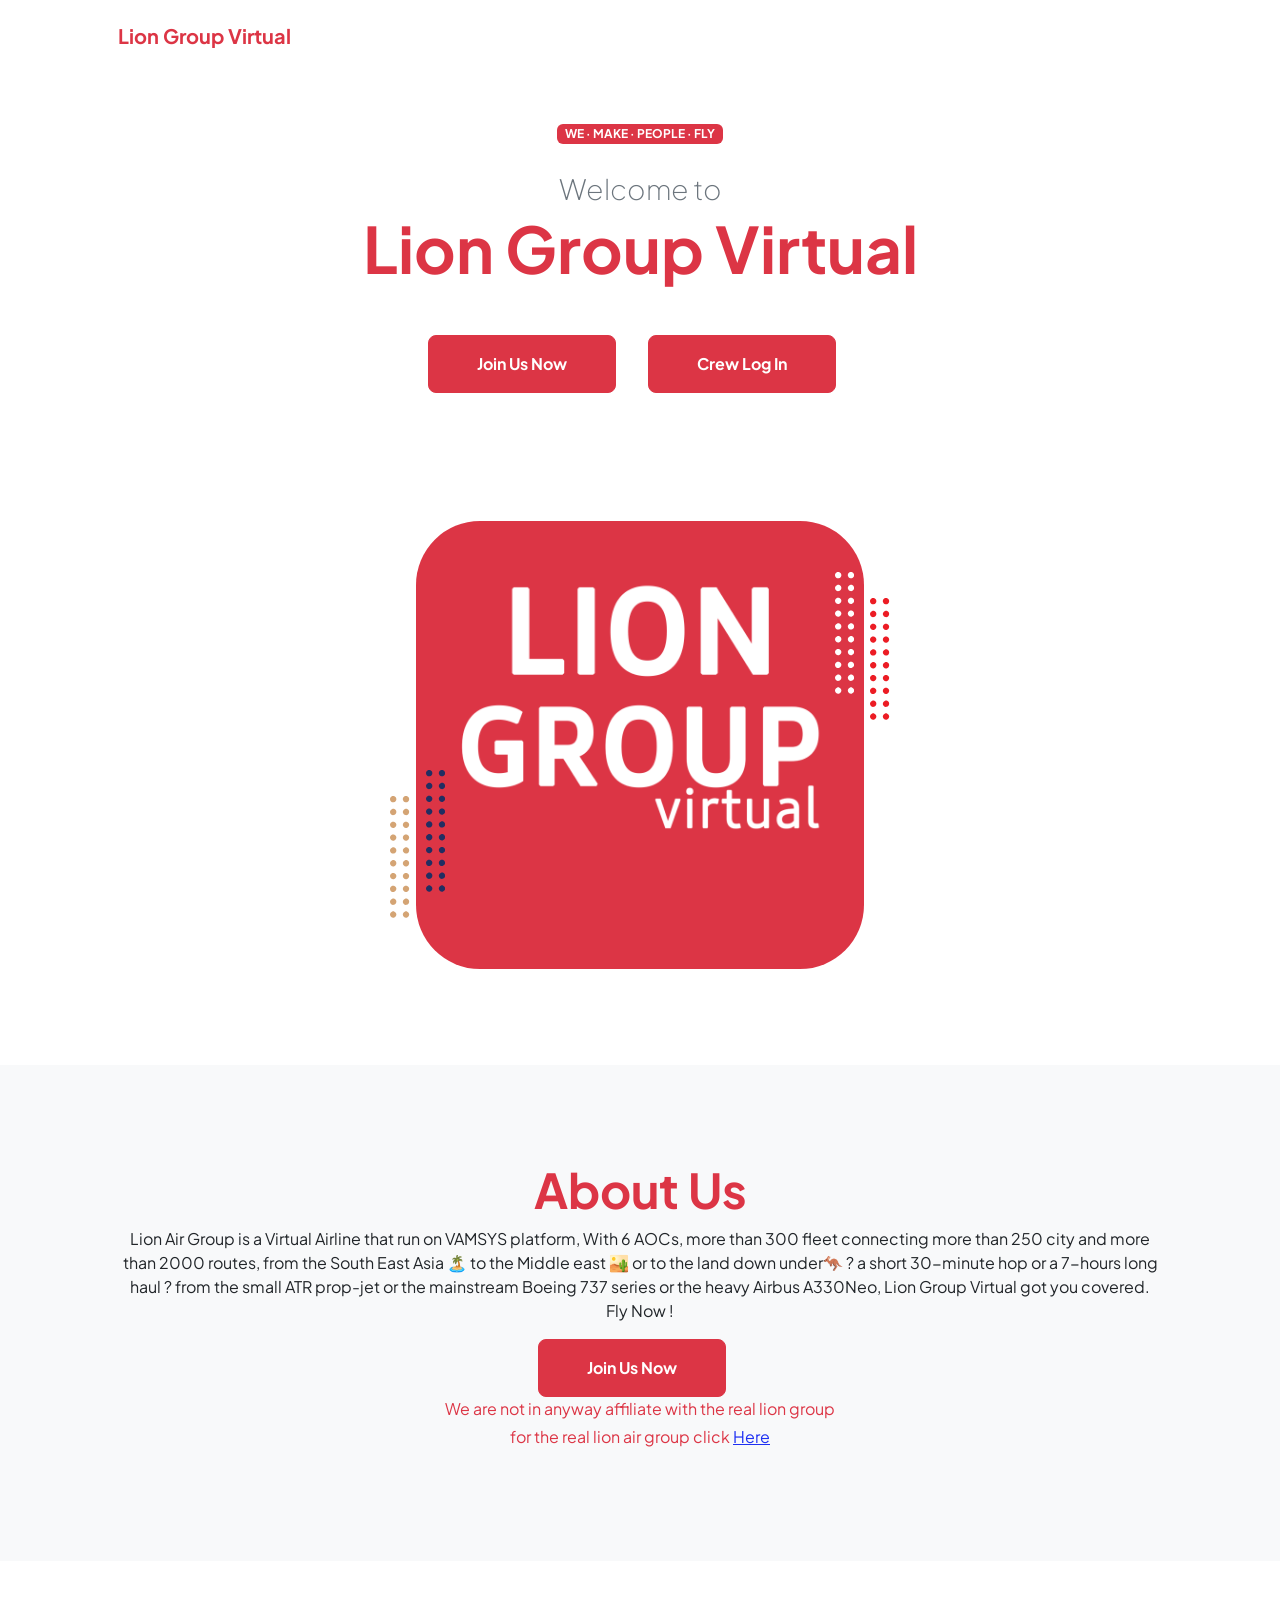
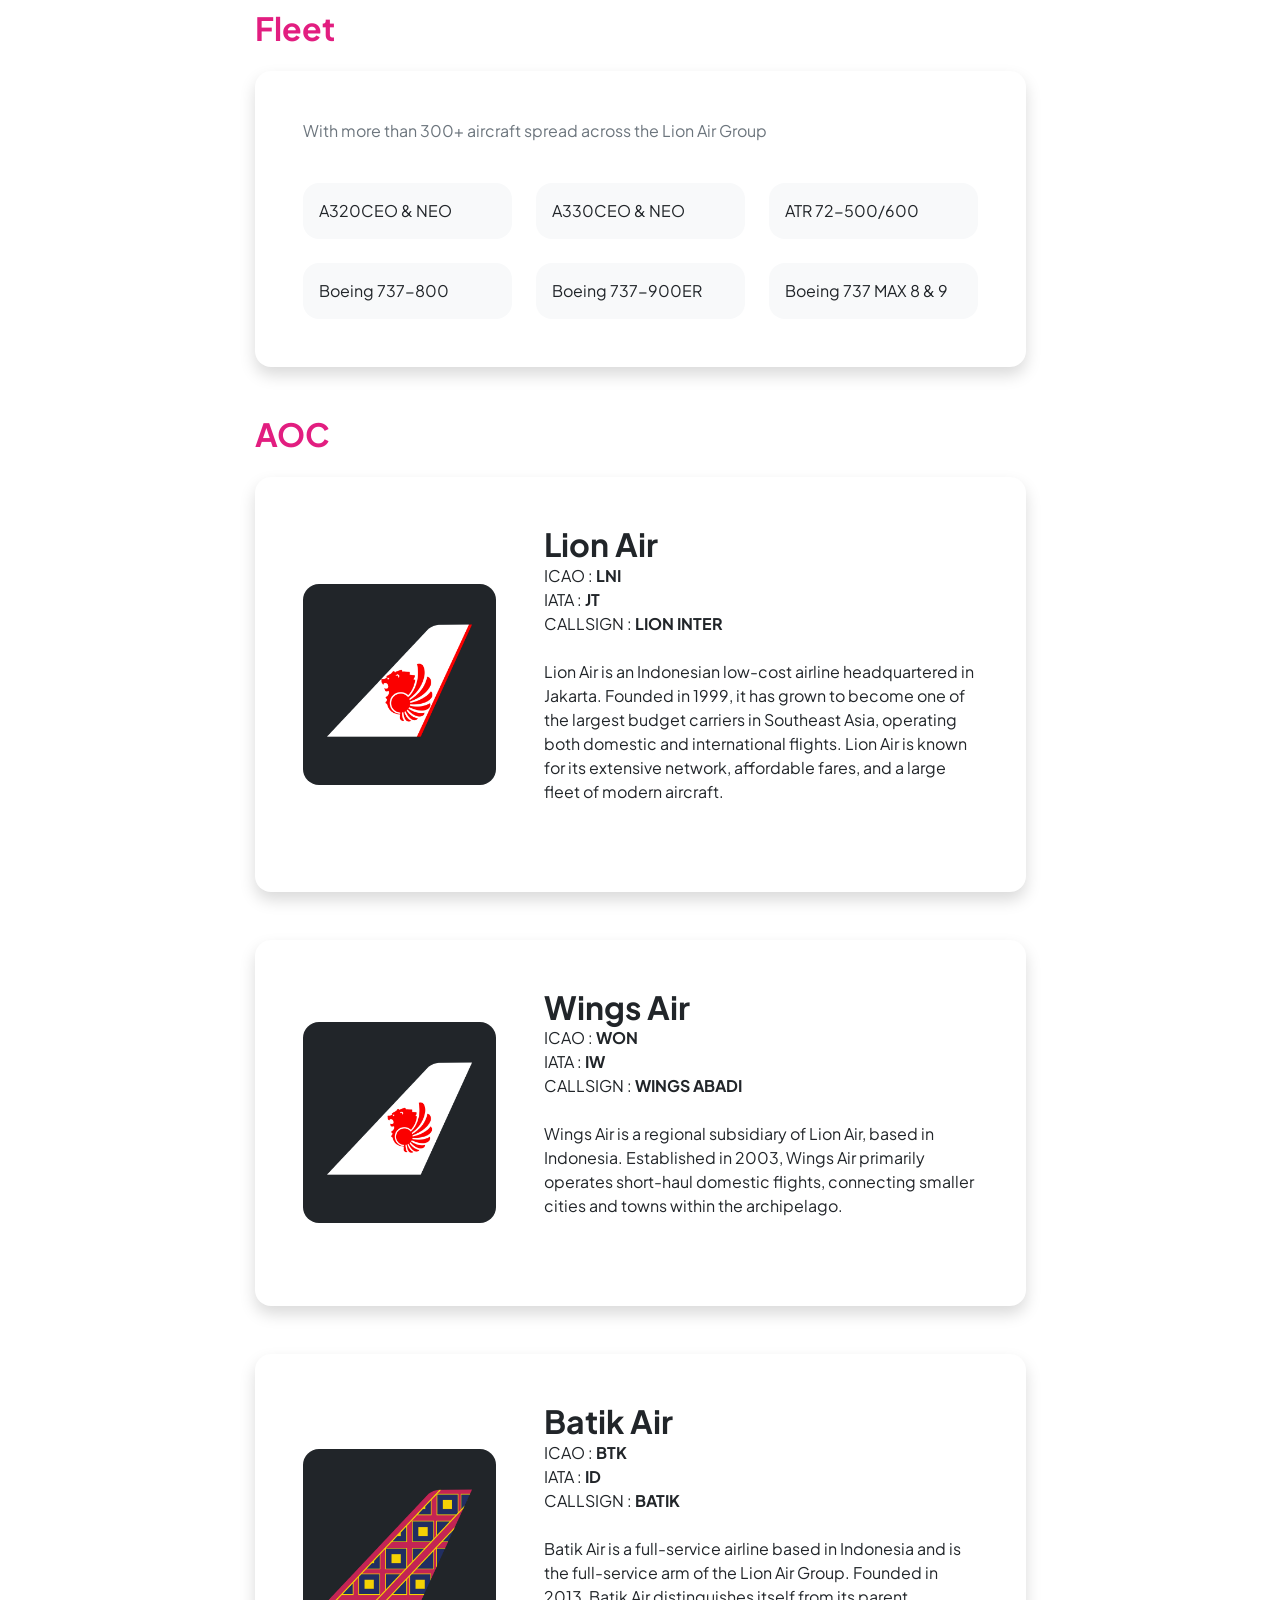
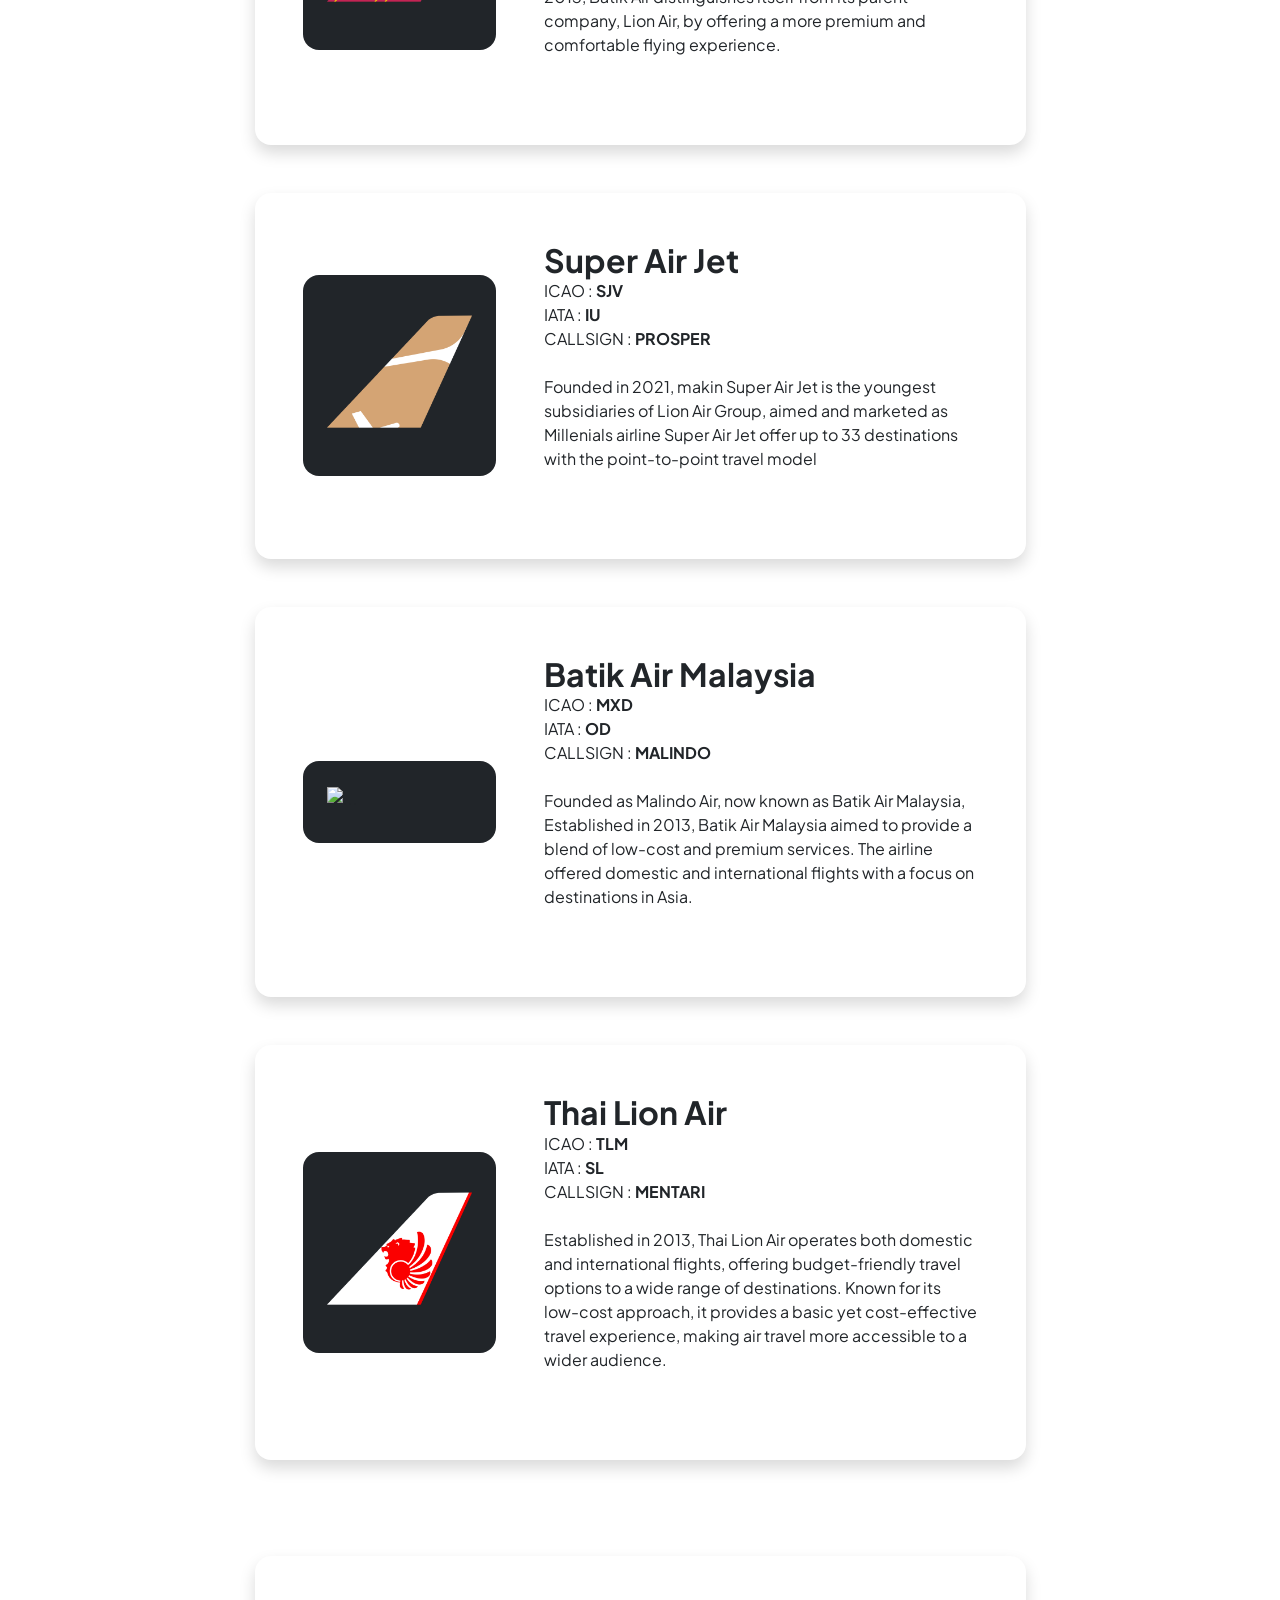
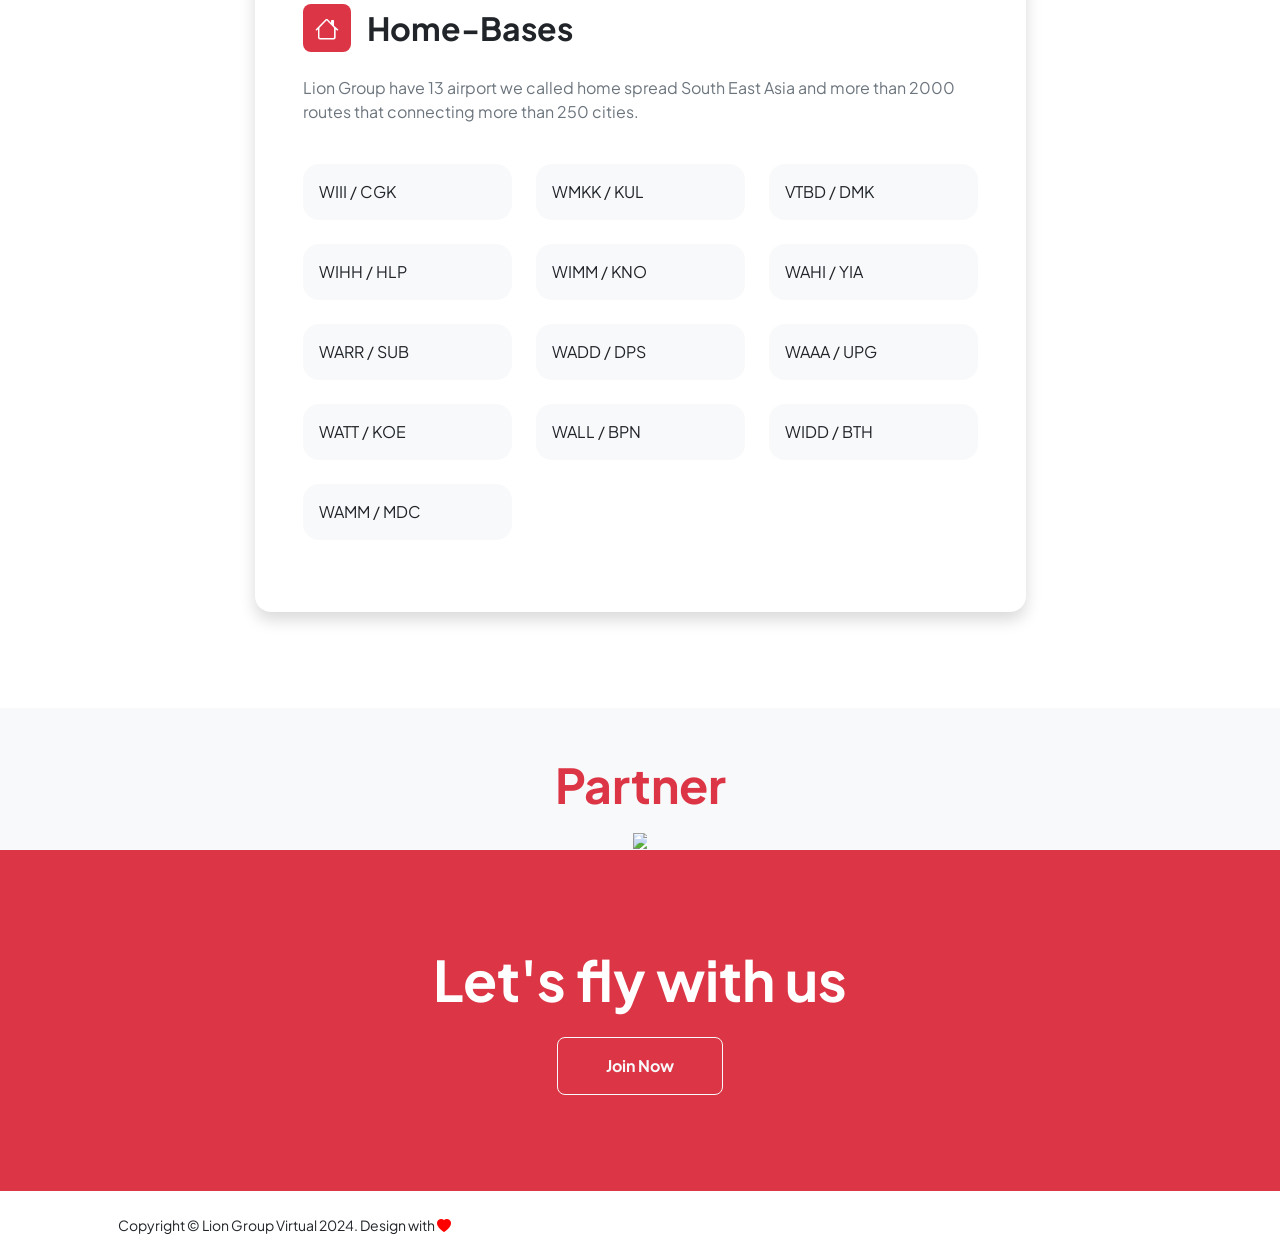
==== commit c3c06e0a: "Update index.html" ====
--- a/index.html
+++ b/index.html
@@ -42,6 +42,7 @@
                                 <h1 class="display-3 fw-bolder mb-5"><span class="text-danger d-inline">Lion Group Virtual</span></h1>
                                 <div class="d-grid gap-3 d-sm-flex justify-content-sm-center justify-content-xxl-start mb-3">
                                     <a class="btn btn-danger btn-lg px-5 py-3 me-sm-3 fs-6 fw-bolder" href="https://vamsys.io/register/liongroup">Join Us Now</a>
+                                    <a class="btn btn-danger btn-lg px-5 py-3 me-sm-3 fs-6 fw-bolder" href="https://vamsys.io/login/liongroup">Crew Log In</a>
                                 </div>
                             </div>
                         </div>
@@ -357,7 +358,7 @@
                                         <div class="col text-center text-lg-start mb-4 mb-lg-0">
                                             <div class="bg-dark p-4 rounded-4">
                                                 <div class="mb-2">
-                                                    <img class="profile-img" src="assets/ID_LOGO.png" alt="..." style="max-width:100%;max-height:100%;" />
+                                                    <img class="profile-img" src="assets/OD_LOGO.png" alt="..." style="max-width:100%;max-height:100%;" />
                                                 </div>
                                             </div>
                                         </div>
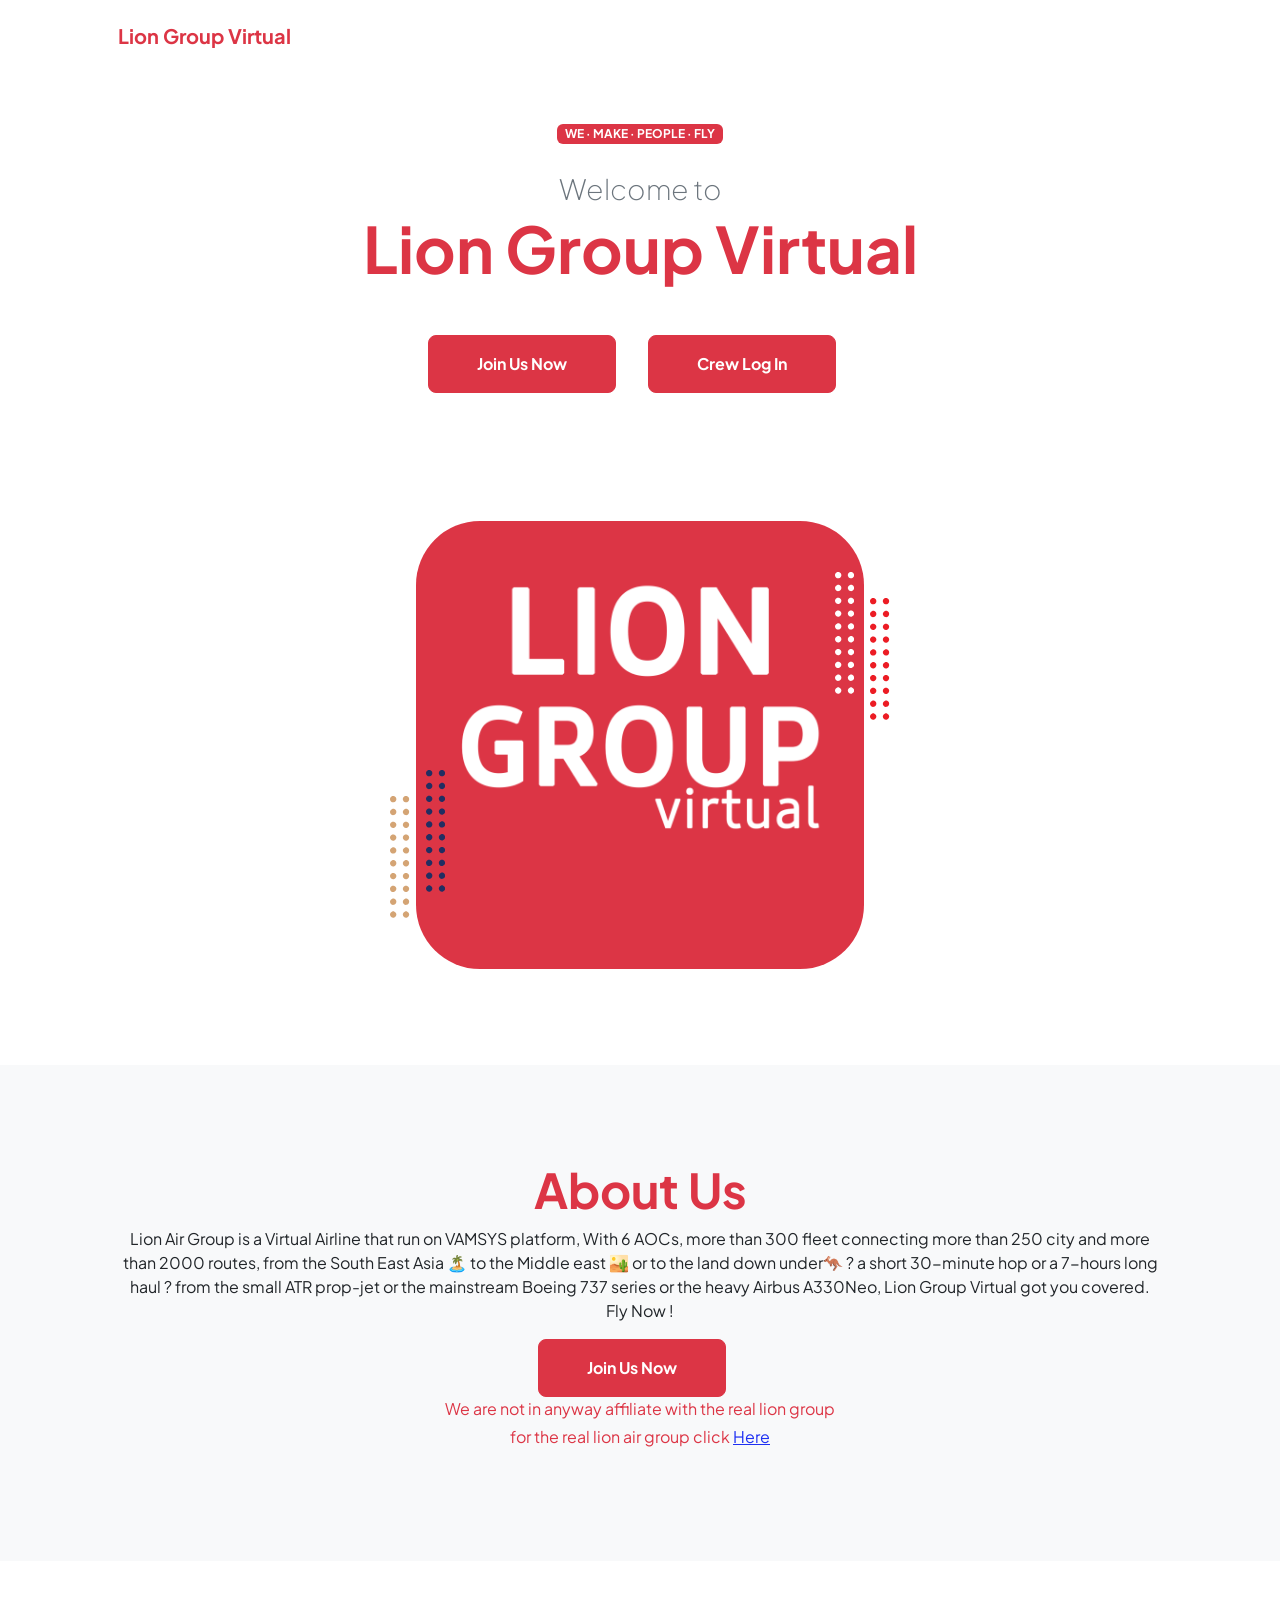
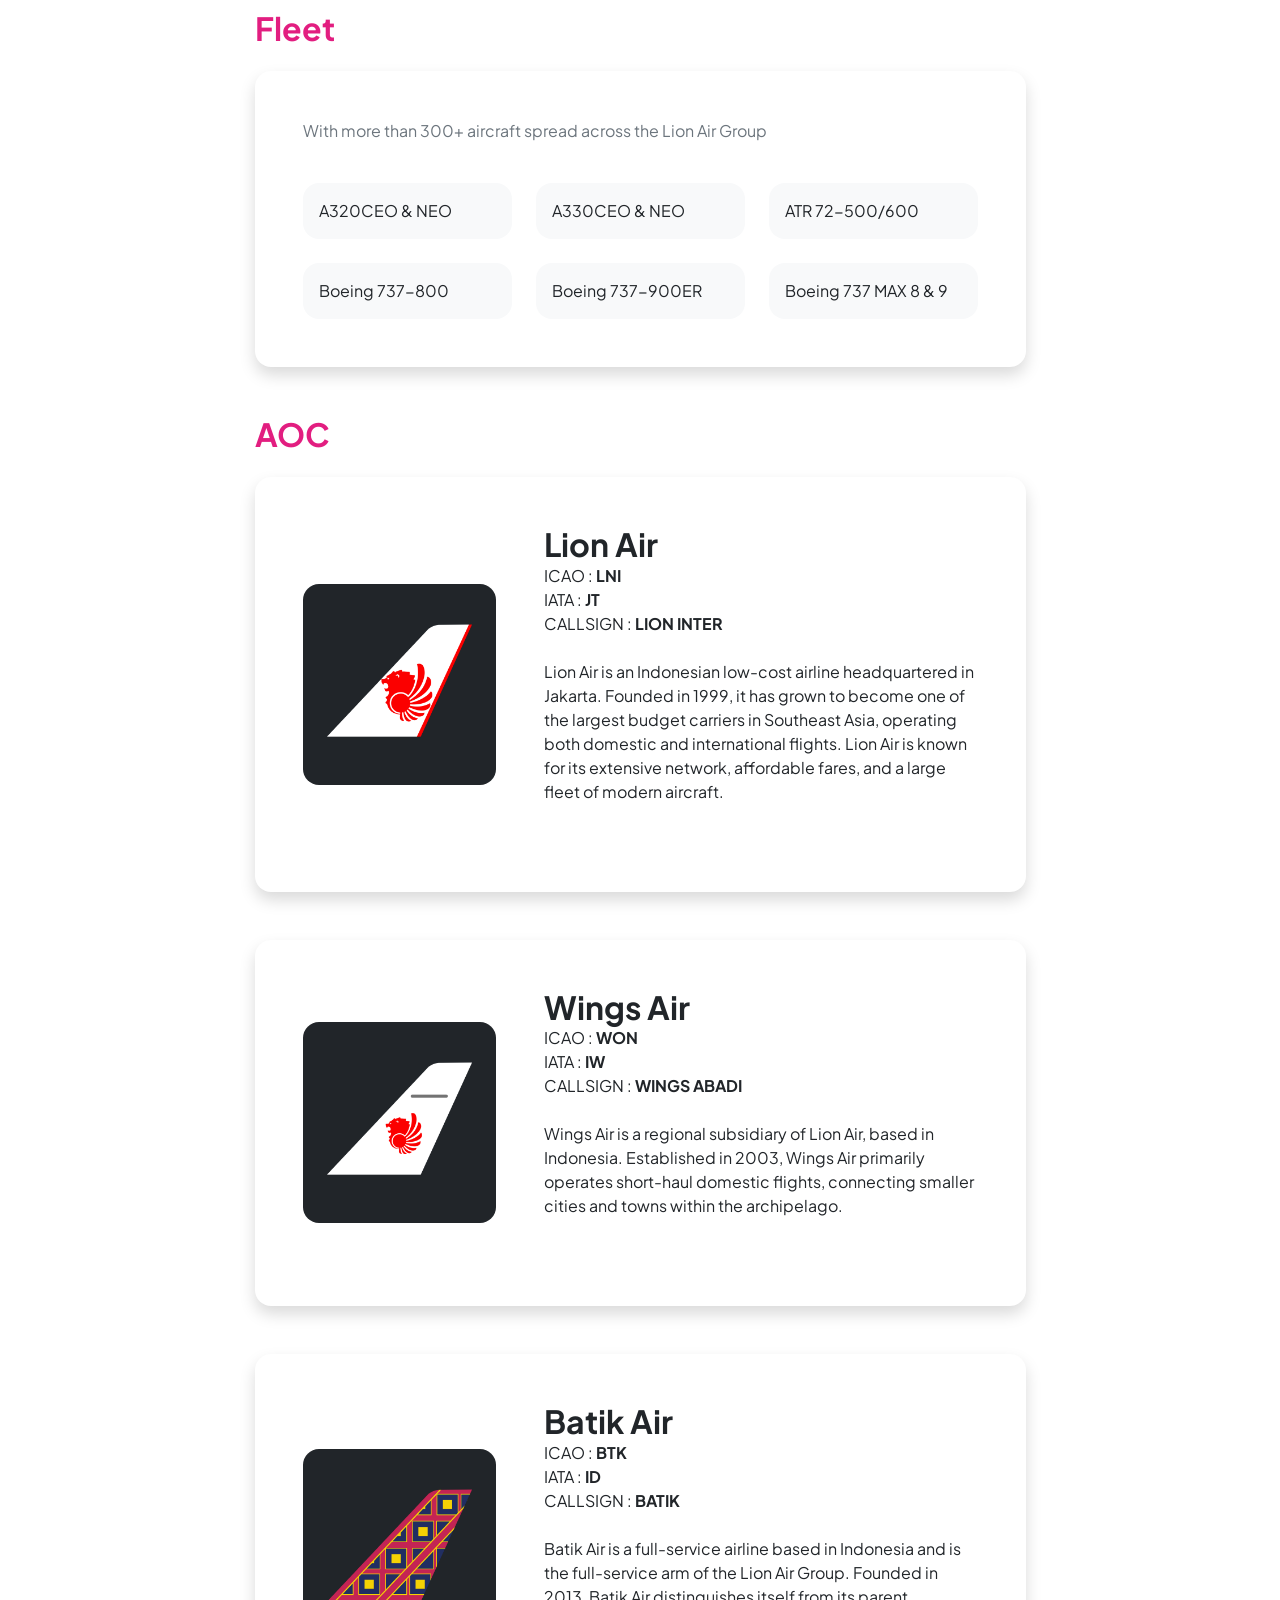
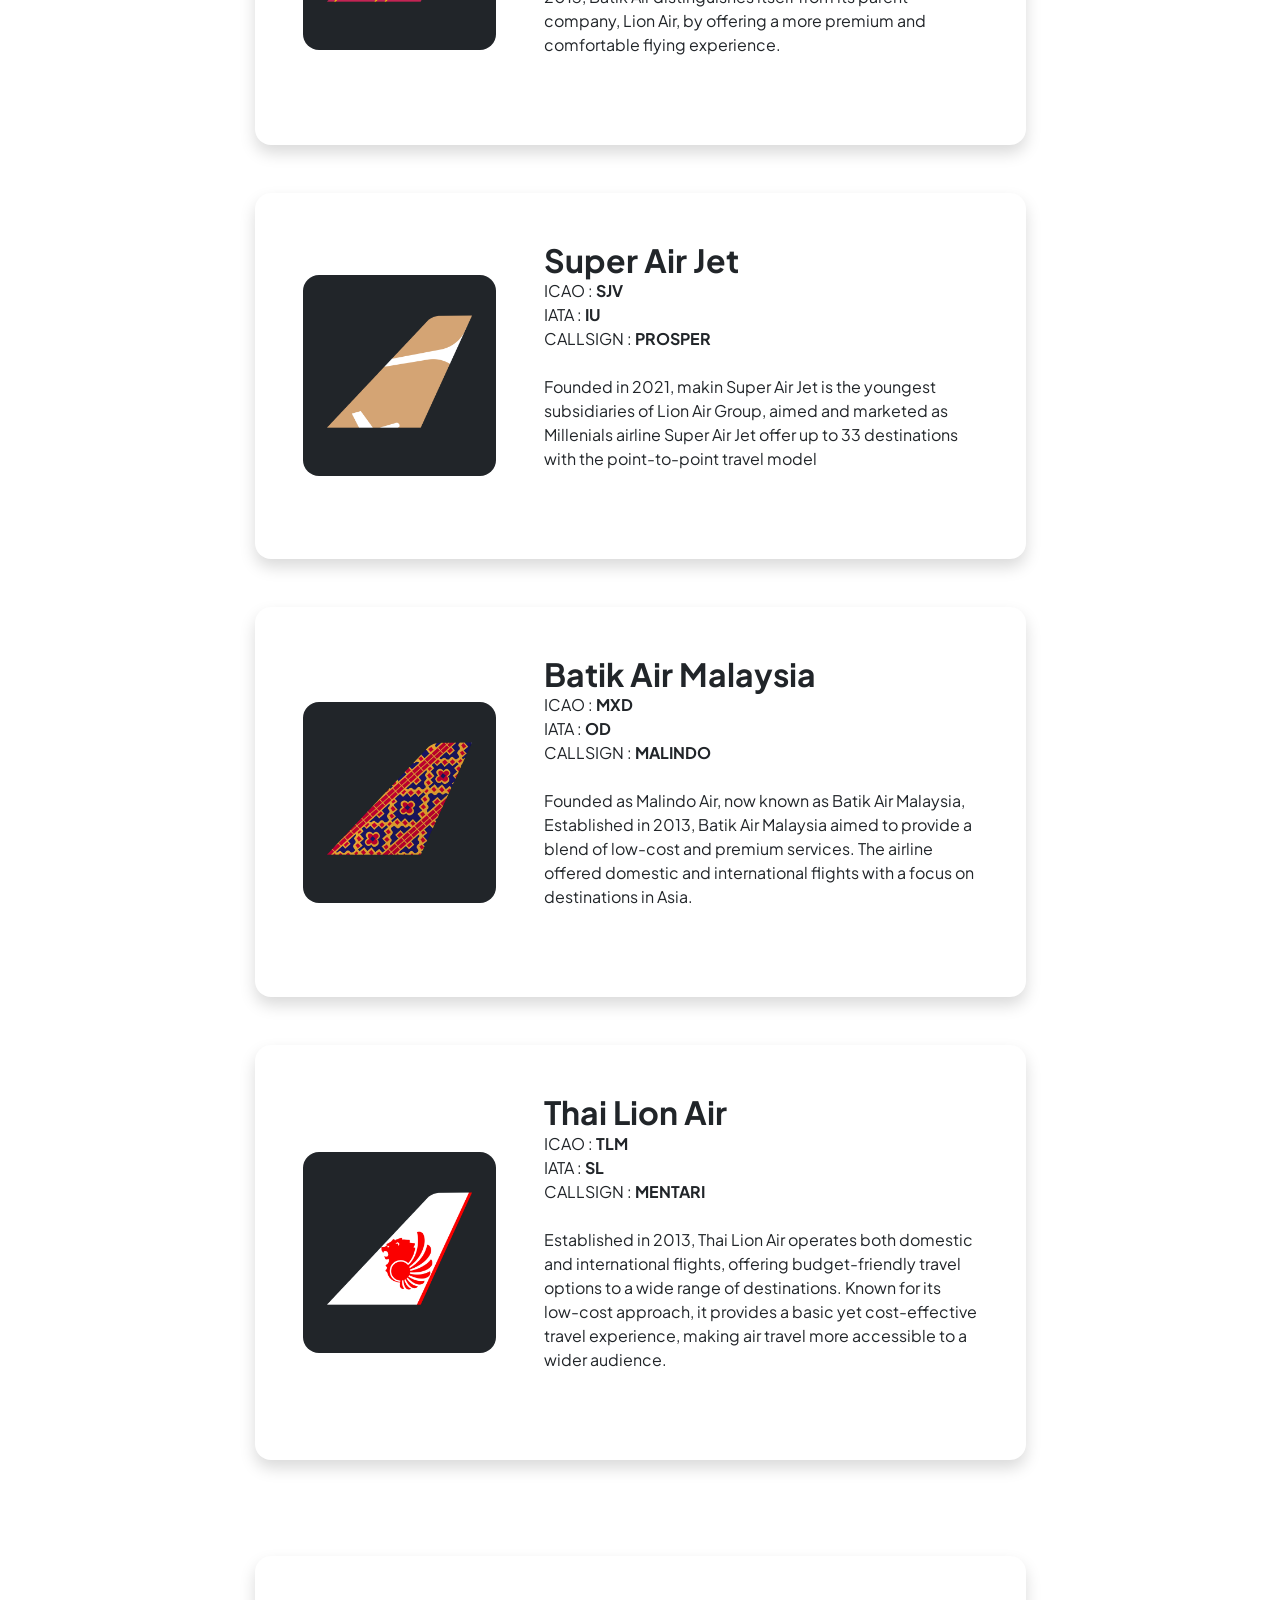
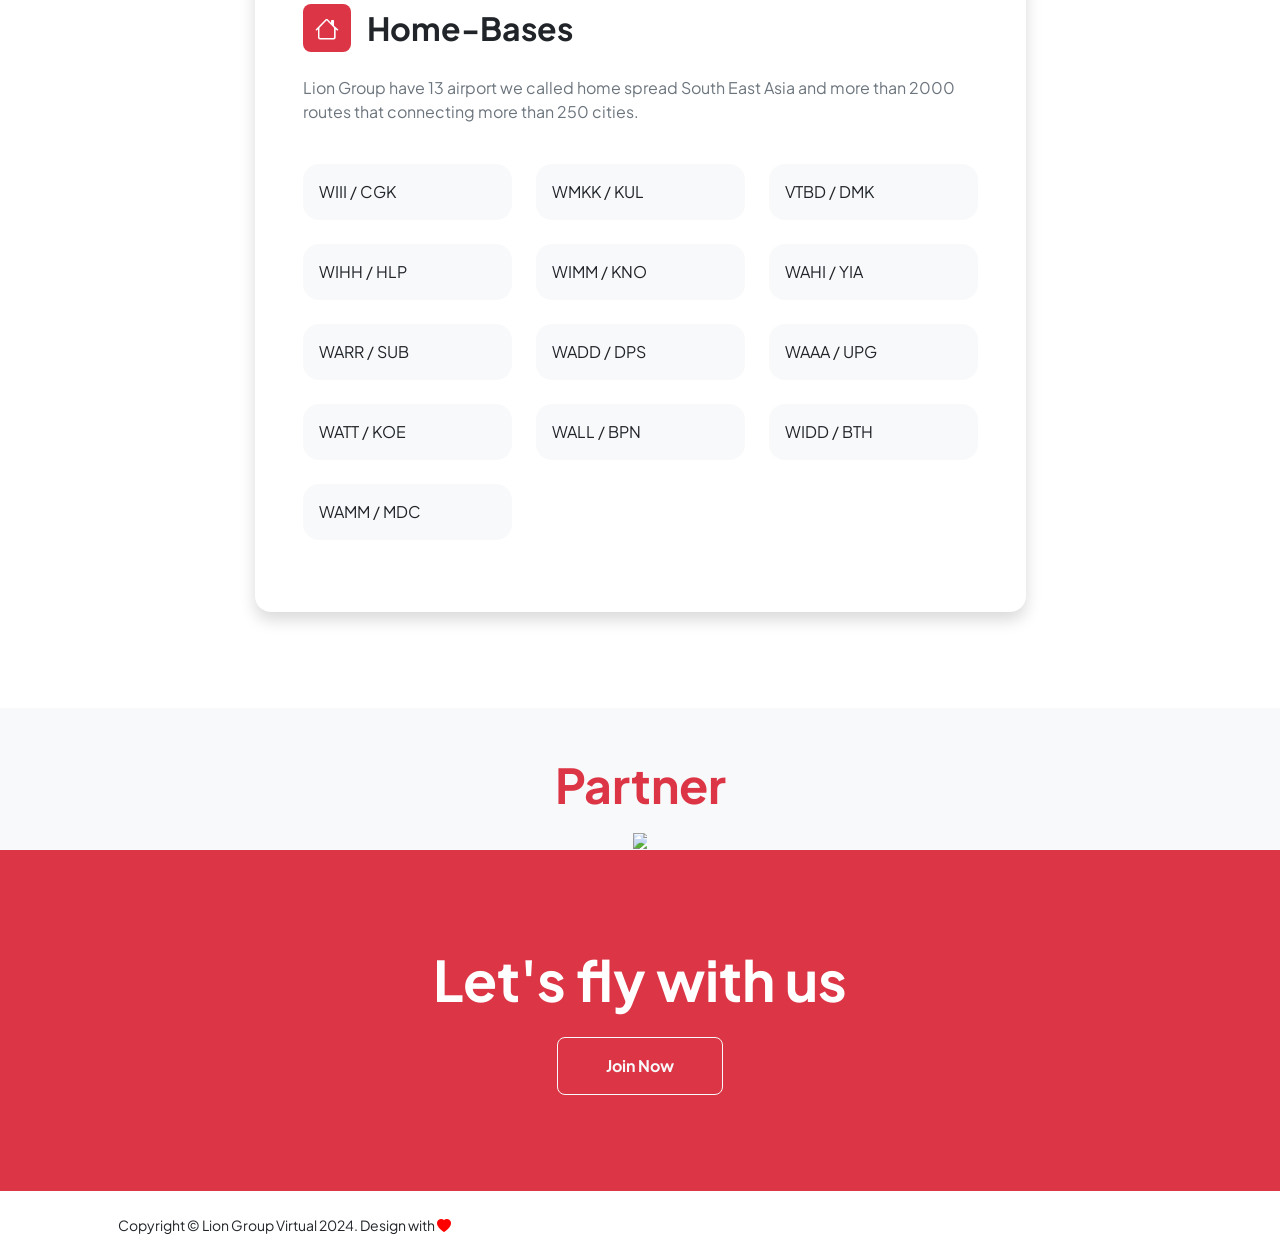
==== commit 1e743865: "modified:   index.html" ====
--- a/index.html
+++ b/index.html
@@ -432,27 +432,27 @@
                                             <p class="text-muted">Lion Group have 13 airport we called home spread South East Asia and more than 2000 routes that connecting more than 250 cities.</p>
                                         </div>
                                         <div class="row row-cols-1 row-cols-md-3 mb-4">
-                                            <div class="col"><div class="d-flex align-items-center bg-light rounded-4 p-3 h-100">WIII / CGK</div></div>
-                                            <div class="col"><div class="d-flex align-items-center bg-light rounded-4 p-3 h-100">WMKK / KUL</div></div>
+                                            <div class="col mb-4 mb-md-0"><div class="d-flex align-items-center bg-light rounded-4 p-3 h-100">WIII / CGK</div></div>
+                                            <div class="col mb-4 mb-md-0"><div class="d-flex align-items-center bg-light rounded-4 p-3 h-100">WMKK / KUL</div></div>
                                             <div class="col"><div class="d-flex align-items-center bg-light rounded-4 p-3 h-100">VTBD / DMK</div></div>
                                         </div>
                                         <div class="row row-cols-1 row-cols-md-3 mb-4">
-                                            <div class="col"><div class="d-flex align-items-center bg-light rounded-4 p-3 h-100">WIHH / HLP</div></div>
-                                            <div class="col"><div class="d-flex align-items-center bg-light rounded-4 p-3 h-100">WIMM / KNO</div></div>
+                                            <div class="col mb-4 mb-md-0"><div class="d-flex align-items-center bg-light rounded-4 p-3 h-100">WIHH / HLP</div></div>
+                                            <div class="col mb-4 mb-md-0"><div class="d-flex align-items-center bg-light rounded-4 p-3 h-100">WIMM / KNO</div></div>
                                             <div class="col"><div class="d-flex align-items-center bg-light rounded-4 p-3 h-100">WAHI / YIA</div></div>
                                         </div>
                                         <div class="row row-cols-1 row-cols-md-3 mb-4">
-                                            <div class="col"><div class="d-flex align-items-center bg-light rounded-4 p-3 h-100">WARR / SUB</div></div>
-                                            <div class="col"><div class="d-flex align-items-center bg-light rounded-4 p-3 h-100">WADD / DPS</div></div>
+                                            <div class="col mb-4 mb-md-0"><div class="d-flex align-items-center bg-light rounded-4 p-3 h-100">WARR / SUB</div></div>
+                                            <div class="col mb-4 mb-md-0"><div class="d-flex align-items-center bg-light rounded-4 p-3 h-100">WADD / DPS</div></div>
                                             <div class="col"><div class="d-flex align-items-center bg-light rounded-4 p-3 h-100">WAAA / UPG</div></div>
                                         </div>
                                         <div class="row row-cols-1 row-cols-md-3 mb-4">
-                                            <div class="col"><div class="d-flex align-items-center bg-light rounded-4 p-3 h-100">WATT / KOE</div></div>
-                                            <div class="col"><div class="d-flex align-items-center bg-light rounded-4 p-3 h-100">WALL / BPN</div></div>
-                                            <div class="col"><div class="d-flex align-items-center bg-light rounded-4 p-3 h-100">WIDD / BTH</div></div>
+                                            <div class="col mb-4 mb-md-0"><div class="d-flex align-items-center bg-light rounded-4 p-3 h-100">WATT / KOE</div></div>
+                                            <div class="col mb-4 mb-md-0"><div class="d-flex align-items-center bg-light rounded-4 p-3 h-100">WALL / BPN</div></div>
+                                            <div class="col "><div class="d-flex align-items-center bg-light rounded-4 p-3 h-100">WIDD / BTH</div></div>
                                         </div>
                                         <div class="row row-cols-1 row-cols-md-3 mb-4">
-                                            <div class="col"><div class="d-flex align-items-center bg-light rounded-4 p-3 h-100">WAMM / MDC</div></div>
+                                            <div class="col mb-4 mb-md-0"><div class="d-flex align-items-center bg-light rounded-4 p-3 h-100">WAMM / MDC</div></div>
                                         </div>
                                     </div>
                                 </div>
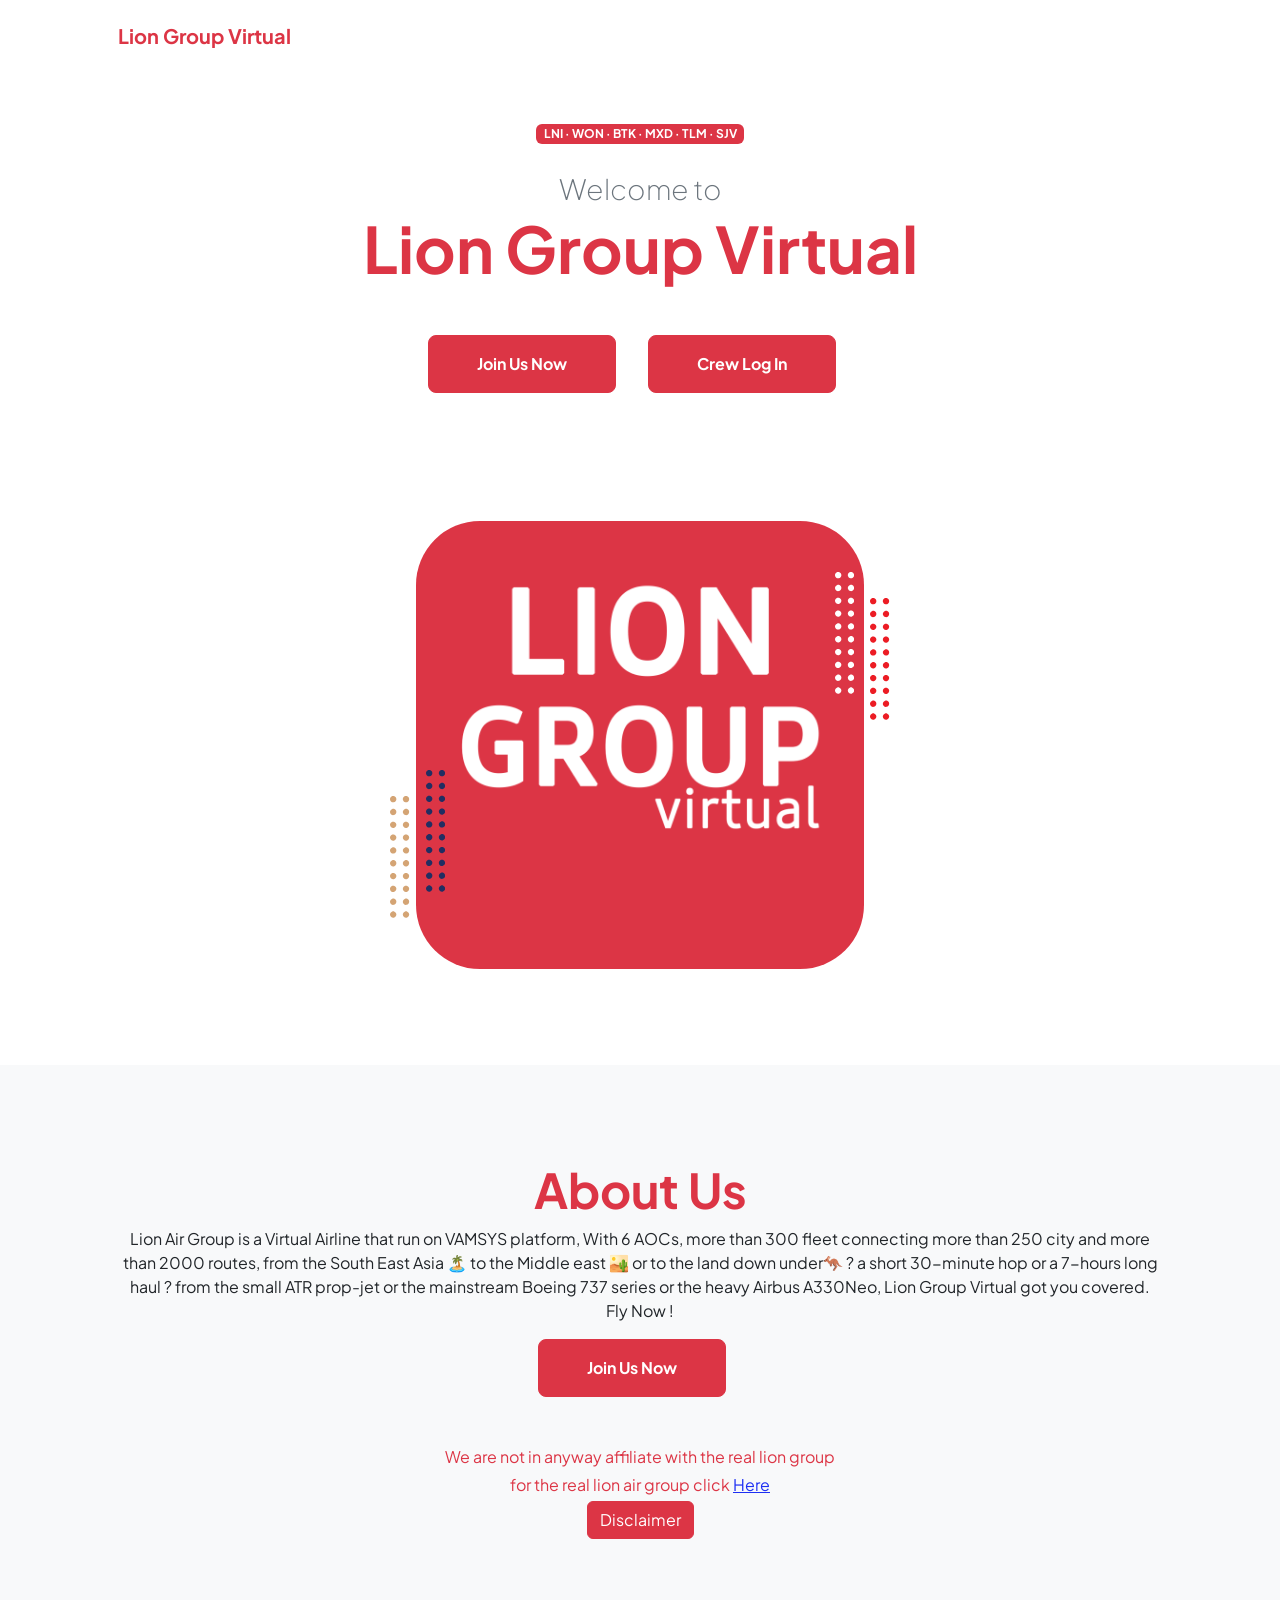
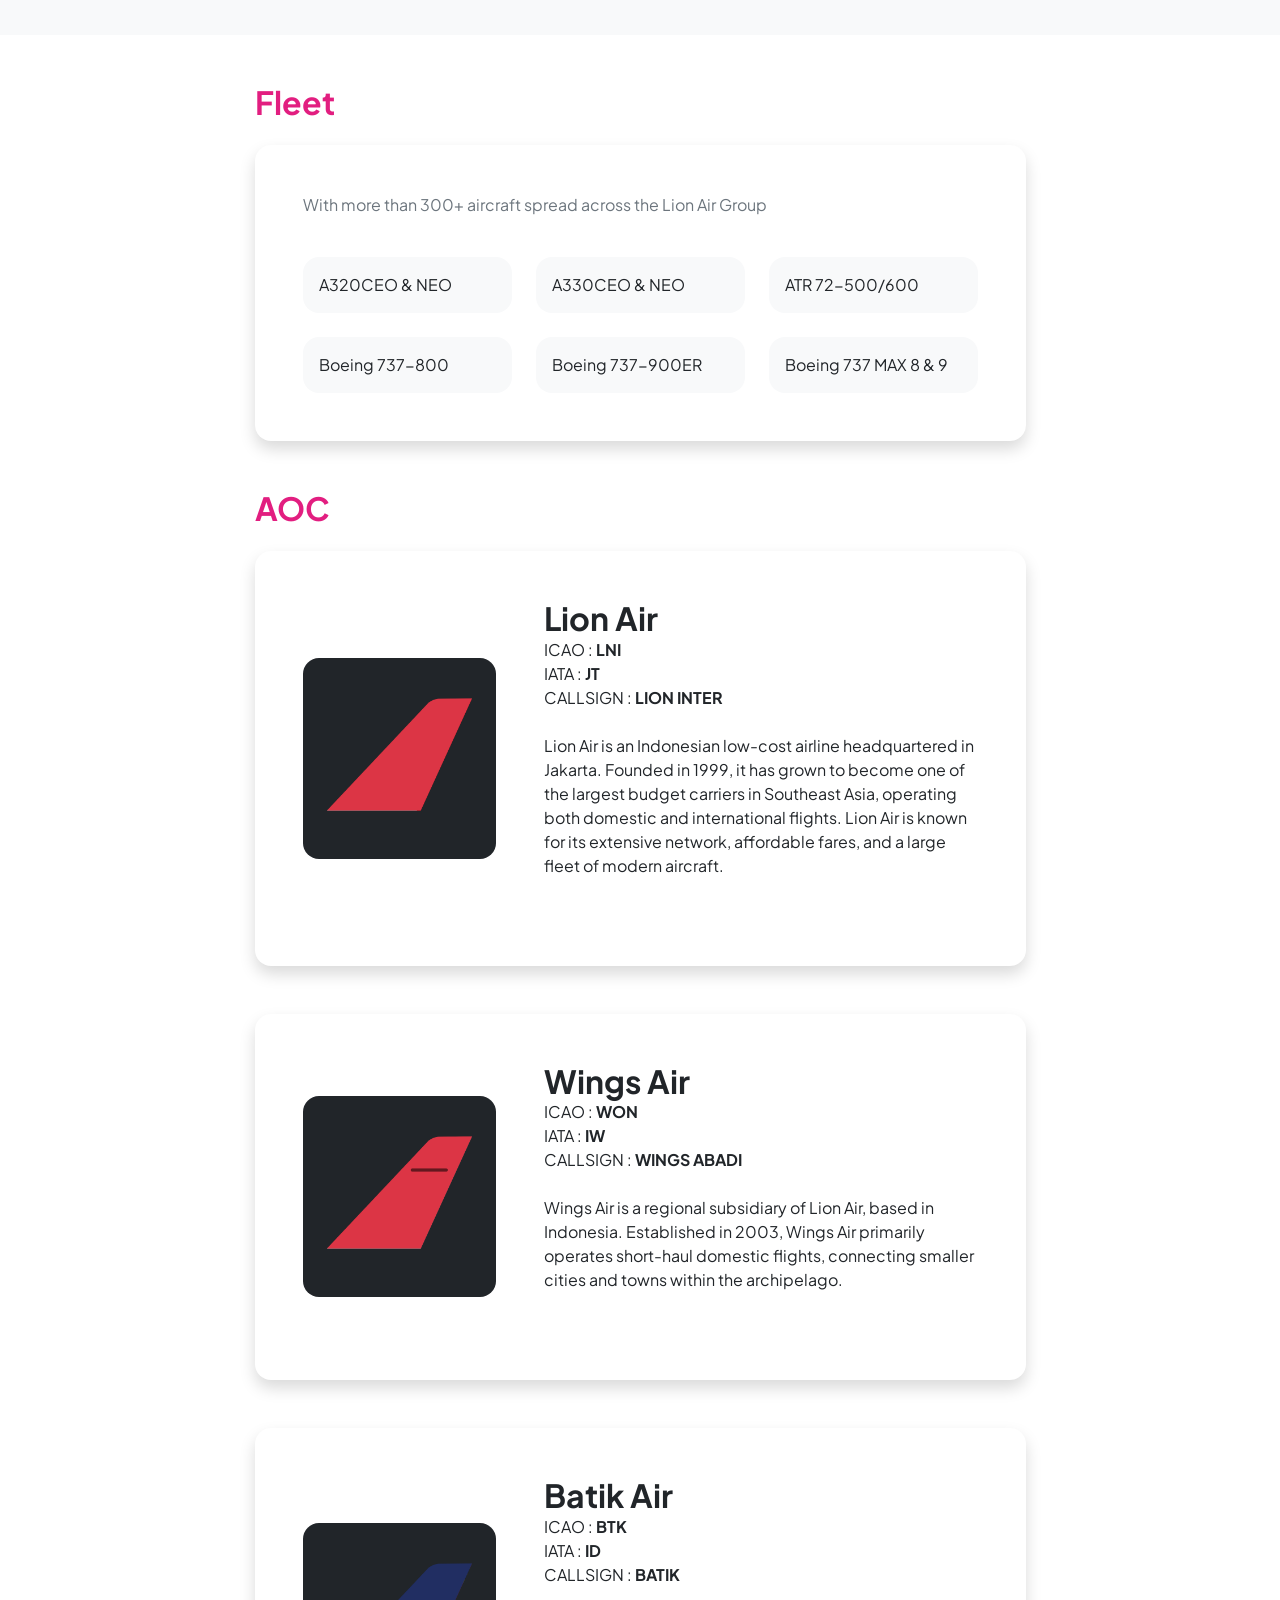
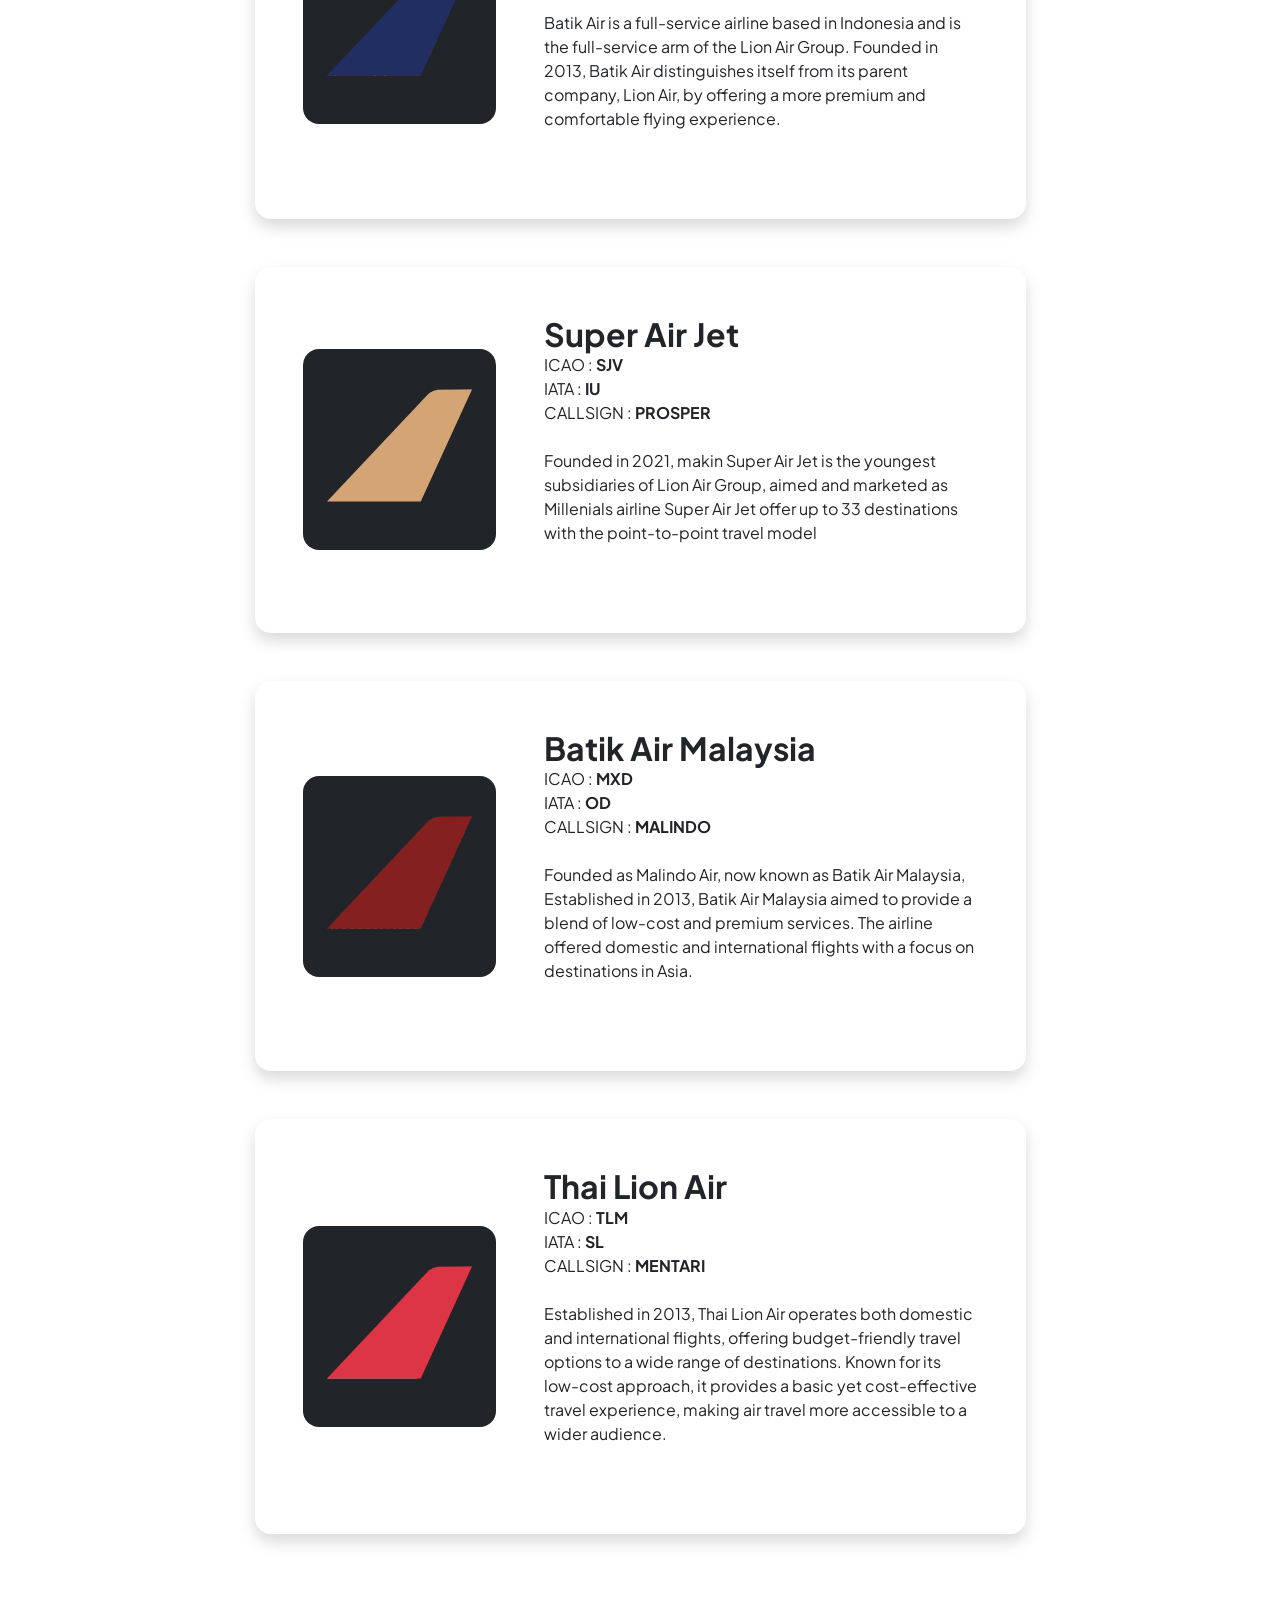
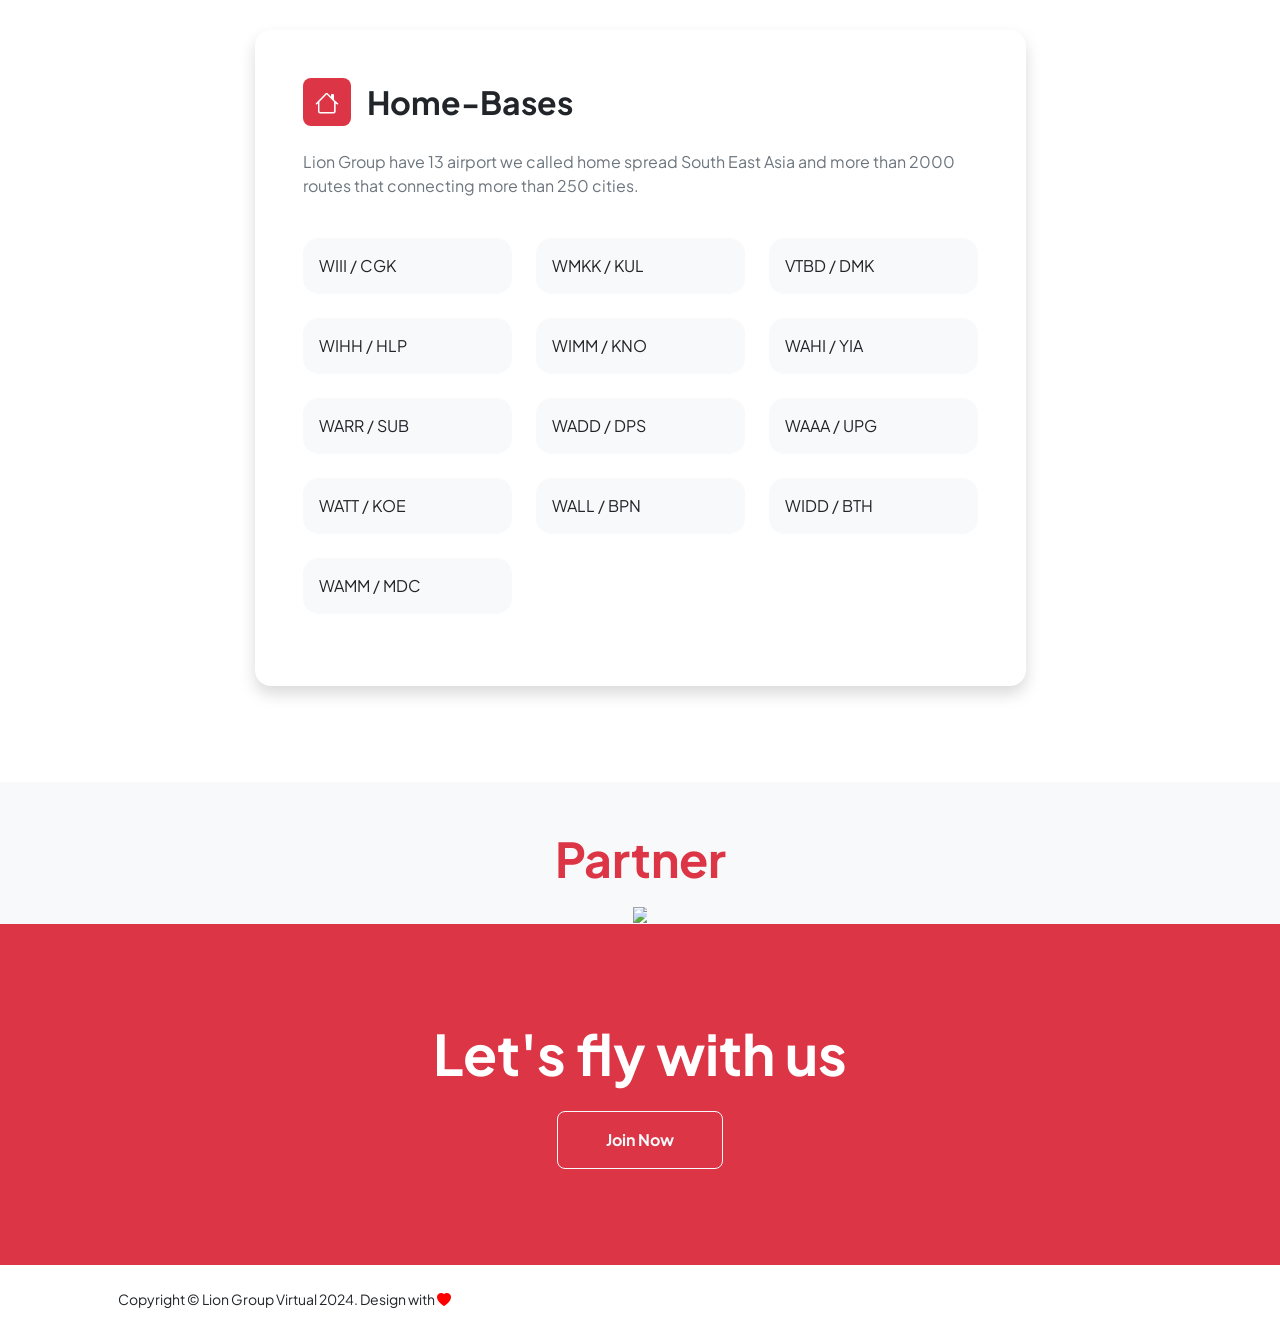
==== commit 35768af0: "deleted:    disclaimer.html 	modified:   index.html" ====
--- a/index.html
+++ b/index.html
@@ -37,7 +37,7 @@
                         <div class="col-xxl-5">
                             <!-- Header text content-->
                             <div class="text-center text-xxl-start">
-                                <div class="badge bg-danger text-white mb-4"><div class="text-uppercase">We &middot; Make &middot; People &middot; Fly</div></div>
+                                <div class="badge bg-danger text-white mb-4"><div class="text-uppercase">LNI &middot; WON &middot; BTK &middot; MXD &middot; TLM &middot; SJV </div></div>
                                 <div class="fs-3 fw-light text-muted">Welcome to</div>
                                 <h1 class="display-3 fw-bolder mb-5"><span class="text-danger d-inline">Lion Group Virtual</span></h1>
                                 <div class="d-grid gap-3 d-sm-flex justify-content-sm-center justify-content-xxl-start mb-3">
@@ -180,13 +180,13 @@
                             <div class="text-center my-5">
                                 <h1 class="display-5 fw-bolder"><span class="text-danger d-inline">About Us</span></h1>
                                 <p class="mb-3">Lion Air Group is a Virtual Airline that run on VAMSYS platform, With 6 AOCs, more than 300 fleet connecting more than 250 city and more than 2000 routes, from the South East Asia 🏝️ to the Middle east 🏜️ or to the land down under🦘 ?  a short 30-minute hop or a 7-hours long haul ?  from the small ATR prop-jet or the mainstream Boeing 737 series or the heavy Airbus A330Neo, Lion Group Virtual got you covered. Fly Now !</p>
-                                <a class="btn btn-danger btn-lg px-5 py-3 me-sm-3 fs-6 fw-bolder" href="https://vamsys.io/register/liongroup">Join Us Now</a>
+                                <a class="btn btn-danger btn-lg px-5 py-3 me-sm-3 fs-6 fw-bolder mb-5" href="https://vamsys.io/register/liongroup">Join Us Now</a>
                                 <br>
                                 <p class="text-danger mb-1">We are not in anyway affiliate with the real lion group</p>
-                                <p class="text-danger">for the real lion air group click <a href="https://www.lionair.co.id/">Here</a></p>
-                                <div class="d-flex justify-content-center fs-2 gap-4">
-
-                                </div>
+                                <p class="text-danger mb-1">for the real lion air group click <a href="https://www.lionair.co.id/">Here</a></p>
+                                <button type="button" class="btn btn-danger" data-bs-toggle="modal" data-bs-target="#exampleModal">
+                                    Disclaimer
+                                </button>
                             </div>
                         </div>
                     </div>
@@ -449,10 +449,10 @@
                                         <div class="row row-cols-1 row-cols-md-3 mb-4">
                                             <div class="col mb-4 mb-md-0"><div class="d-flex align-items-center bg-light rounded-4 p-3 h-100">WATT / KOE</div></div>
                                             <div class="col mb-4 mb-md-0"><div class="d-flex align-items-center bg-light rounded-4 p-3 h-100">WALL / BPN</div></div>
-                                            <div class="col "><div class="d-flex align-items-center bg-light rounded-4 p-3 h-100">WIDD / BTH</div></div>
+                                            <div class="col"><div class="d-flex align-items-center bg-light rounded-4 p-3 h-100">WIDD / BTH</div></div>
                                         </div>
                                         <div class="row row-cols-1 row-cols-md-3 mb-4">
-                                            <div class="col mb-4 mb-md-0"><div class="d-flex align-items-center bg-light rounded-4 p-3 h-100">WAMM / MDC</div></div>
+                                            <div class="col"><div class="d-flex align-items-center bg-light rounded-4 p-3 h-100">WAMM / MDC</div></div>
                                         </div>
                                     </div>
                                 </div>
@@ -489,6 +489,30 @@
                 </div>
             </section>
 
+            <div class="modal fade" id="exampleModal" tabindex="-1" aria-labelledby="exampleModalLabel" aria-hidden="true">
+                <div class="modal-dialog">
+                    <div class="modal-content justify-content-center">
+                        <div class="modal-header justify-content-center">
+                            <h1 class="modal-title display-5 fw-bolder text-danger">Disclaimer</h1>
+                            <button type="button" class="btn-close" data-bs-dismiss="modal" aria-label="Close"></button>
+                        </div>
+                        <div class="modal-body">
+                            <p class="mb-3">Lion Group Virtual is a fictional and simulated airline created solely for entertainment and recreational purposes within the virtual flight simulation community. The virtual airline operates on the Virtual Airlines Management System (VAMSYS) platform, and all activities are conducted in accordance with VAMSYS rules, guidelines, and policies.</p>
+                            <p class="mb-3">VAMSYS is a third-party virtual airline management system that provides a platform for virtual airlines to organize and simulate flight operations. Lion Group Virtual utilizes VAMSYS for various aspects of its operations, including but not limited to pilot tracking, flight logging, and other administrative functions.</p>
+                            <p class="mb-3">Users participating in Lion Group Virtual on the VAMSYS platform acknowledge and understand that the virtual airline adheres to the rules, guidelines, and policies set forth by VAMSYS. Any disputes or concerns related to the virtual airline's operations within VAMSYS should be directed to the appropriate channels provided by the VAMSYS platform.</p>
+                            <p class="mb-3">The virtual airline and its operations within VAMSYS are not affiliated with any real-world airline, aviation authority, or organization. All aircraft, routes, schedules, and related content within Lion Group Virtual are virtual representations and do not reflect the operations or policies of any real-world airline.</p>
+                            <p class="mb-3">Lion Group Virtual encourages all users to respect the intellectual property rights of aircraft manufacturers, airline companies, and other entities depicted within the virtual airline. Any trademarks, logos, or copyrighted material used within Lion Group Virtual are the property of their respective owners.</p>
+                            <p class="mb-3">Users are responsible for their own actions and decisions within Lion Group Virtual on the VAMSYS platform, and any consequences arising from those actions are the sole responsibility of the user. Lion Group Virtual disclaims any liability for damages, losses, or disputes arising from the use of its services within VAMSYS.</p>
+                            <p class="mb-3">By participating in Lion Group Virtual on the VAMSYS platform, users agree to abide by both Lion Group Virtual's rules, policies, and guidelines, as well as the rules, guidelines, and policies established by VAMSYS. Violations may result in virtual consequences within the simulated environment on VAMSYS.</p>
+                            <p class="mb-3">This disclaimer is subject to change without notice, and users are encouraged to review it periodically for updates.</p>
+                        </div>
+                        <div class="modal-footer">
+                            <button type="button" class="btn btn-danger" data-bs-dismiss="modal">Close</button>
+                        </div>
+                    </div>
+                </div>
+            </div>
+
         </main>
         <!-- Footer-->
         <footer class="bg-white py-4 mt-auto">
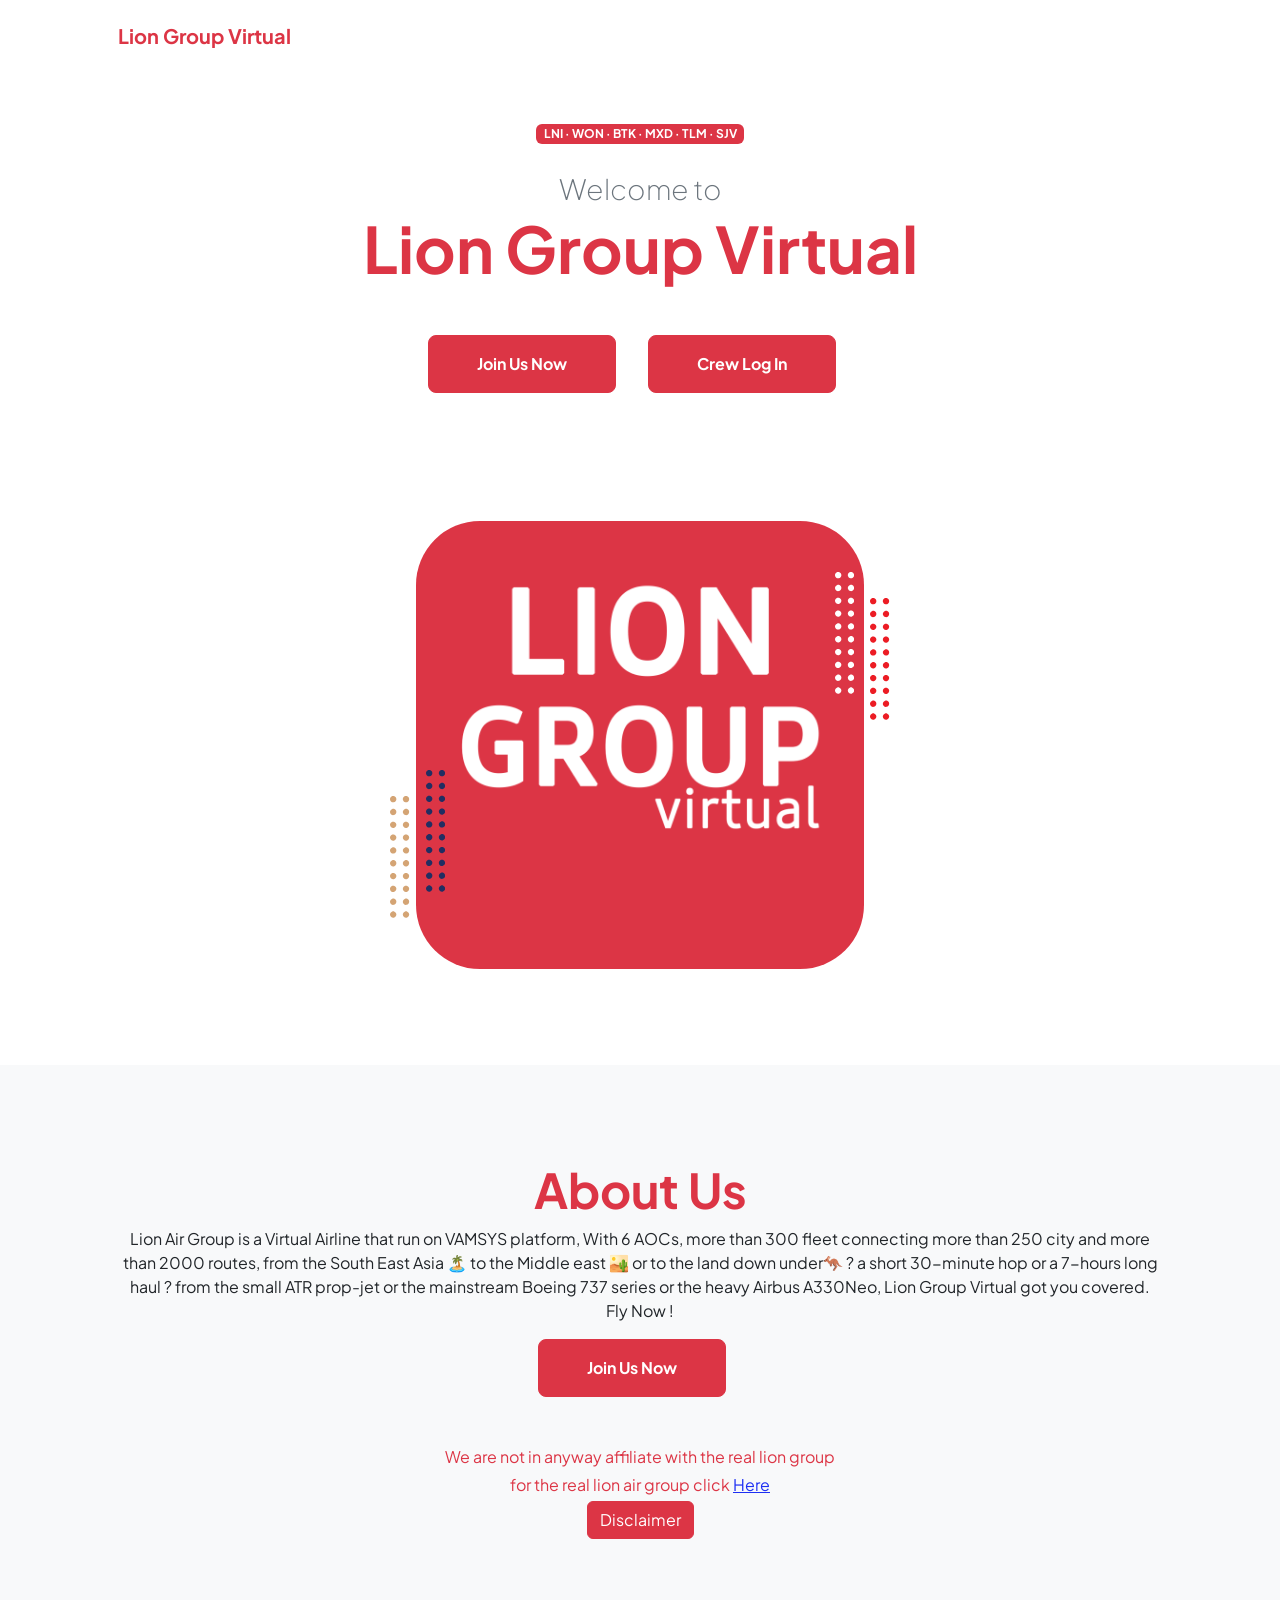
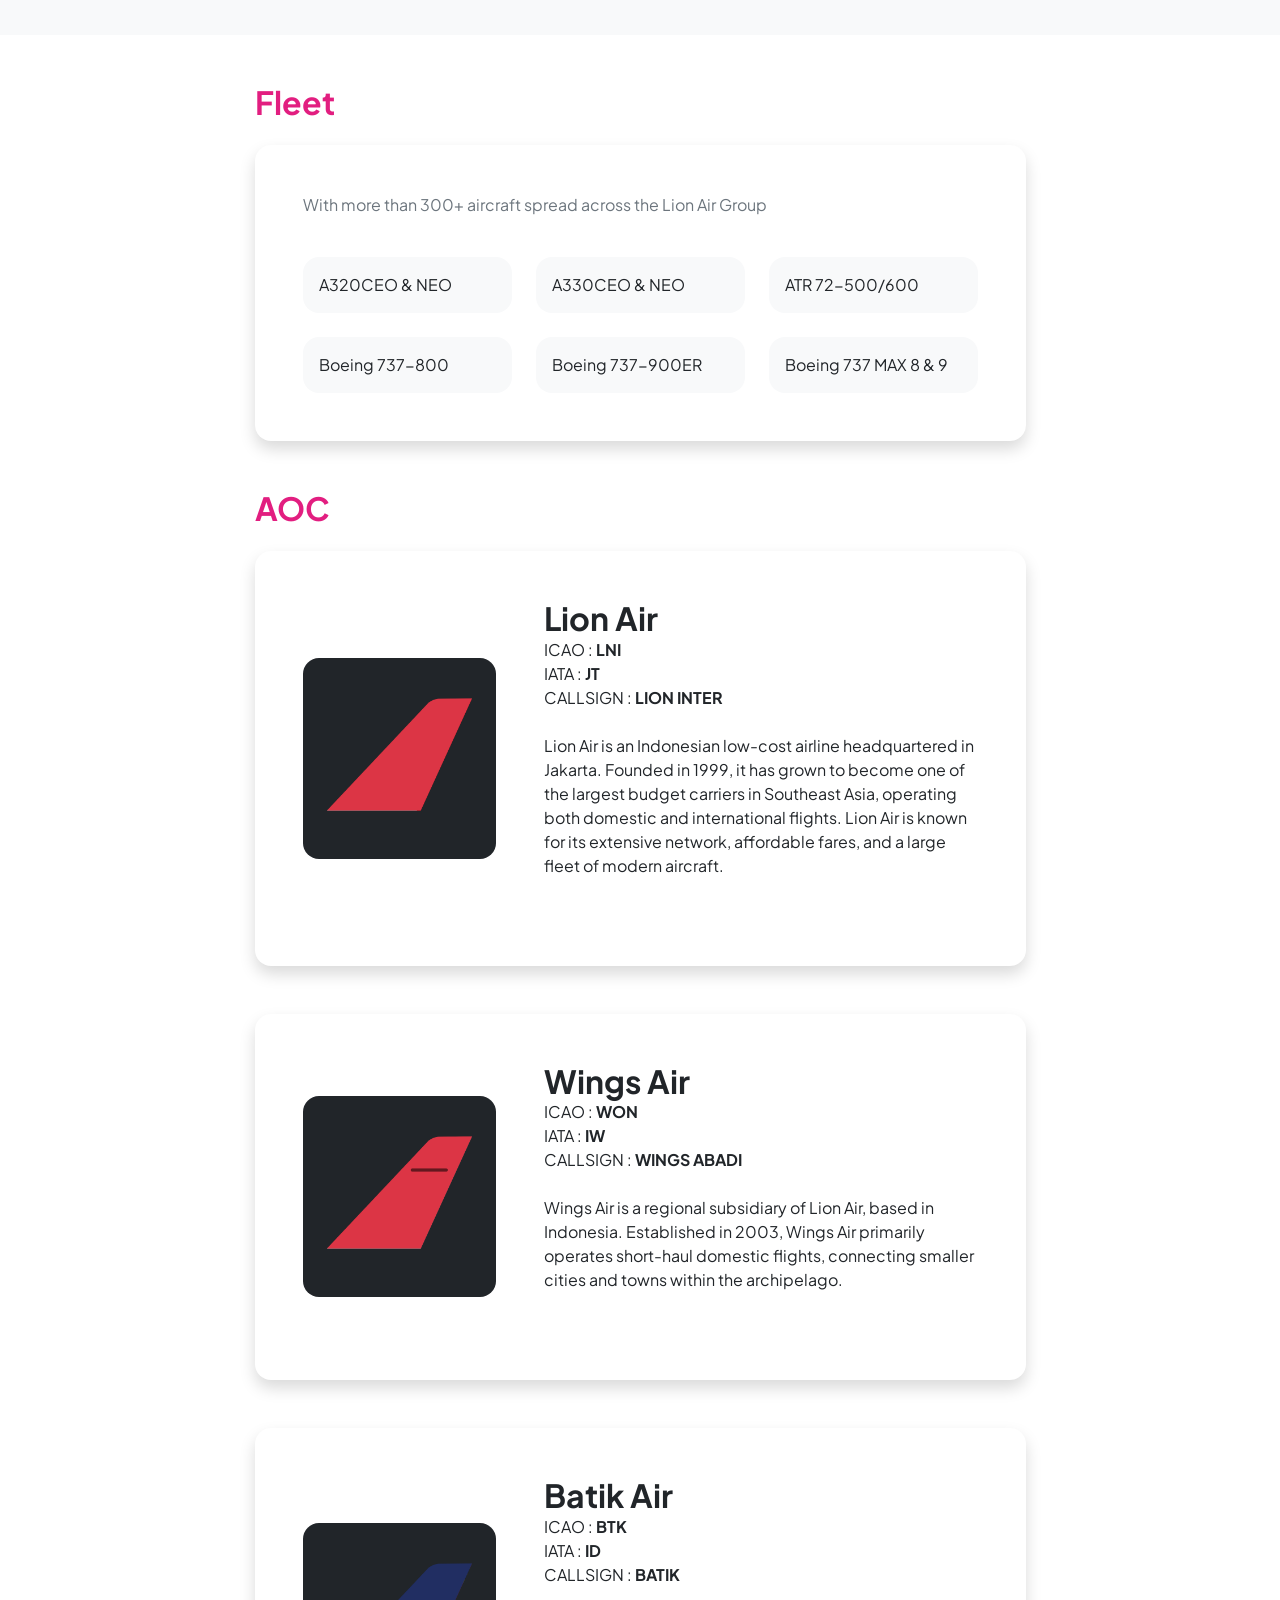
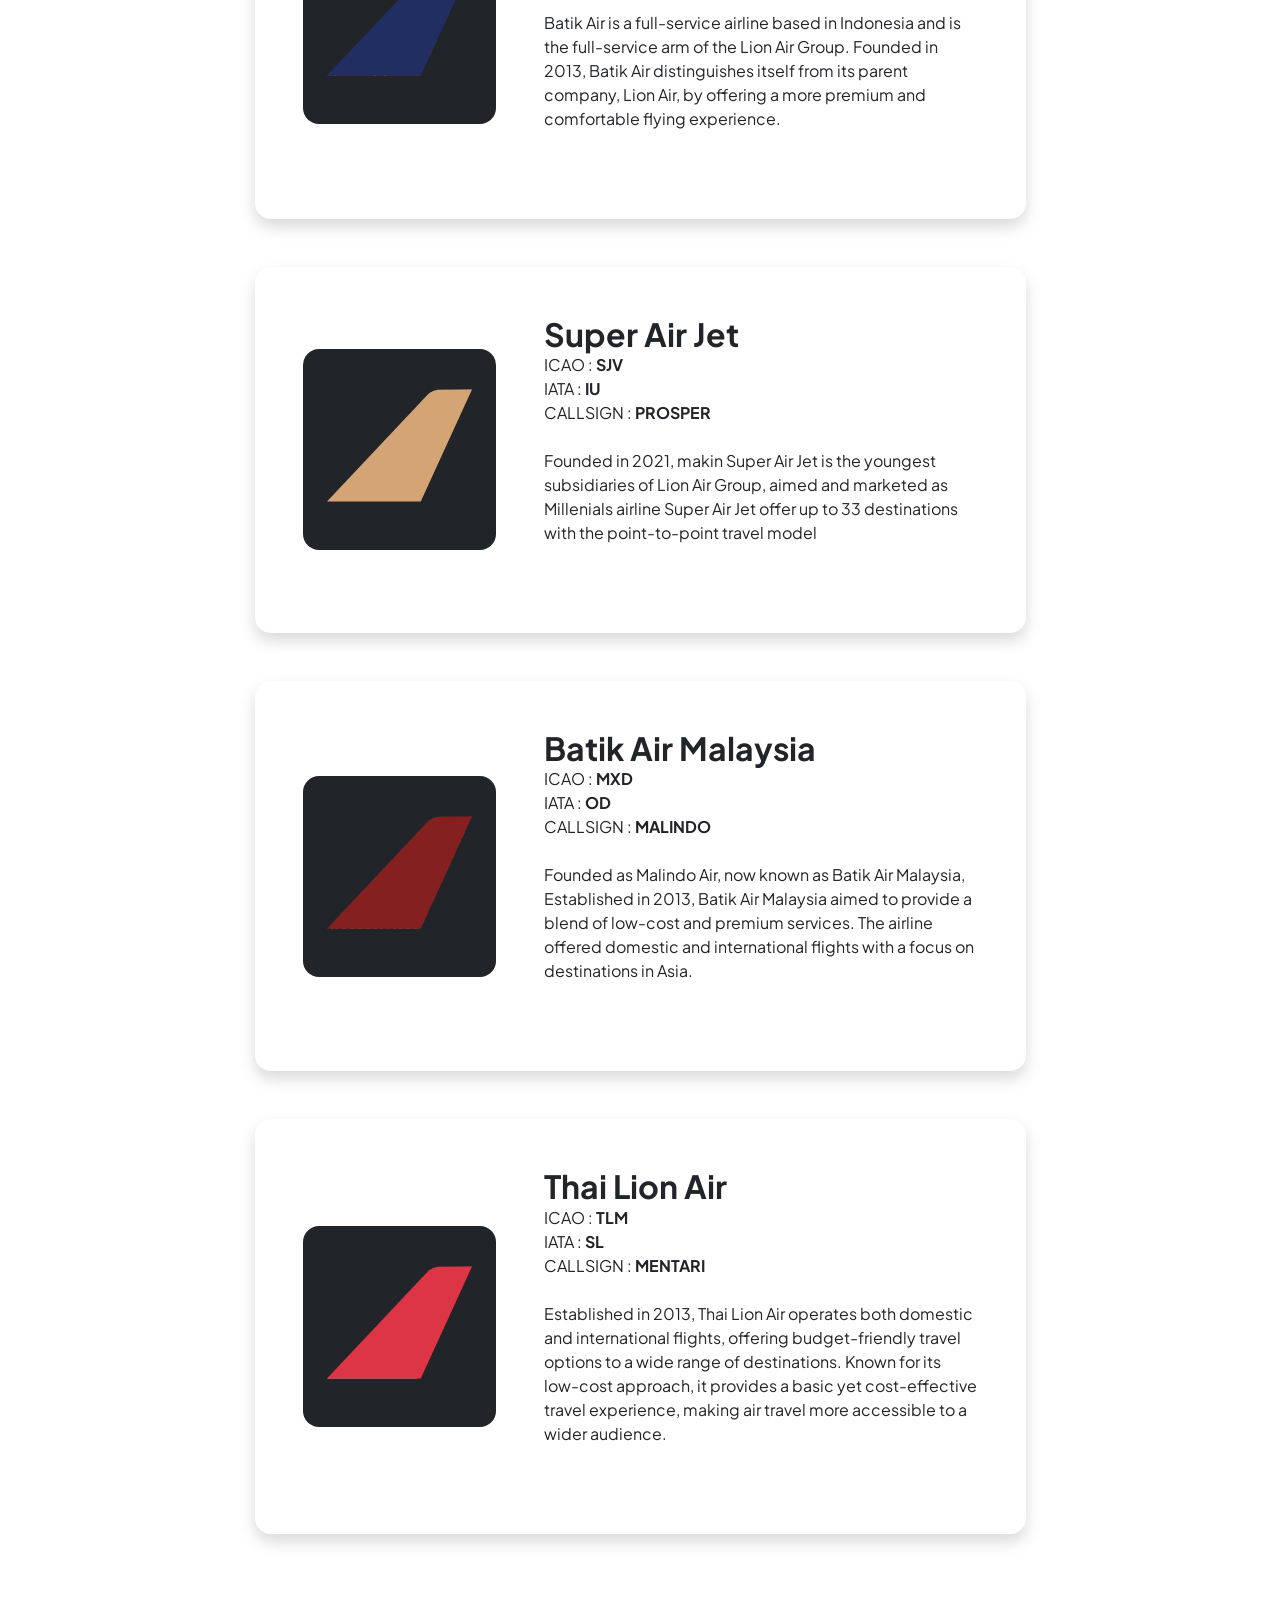
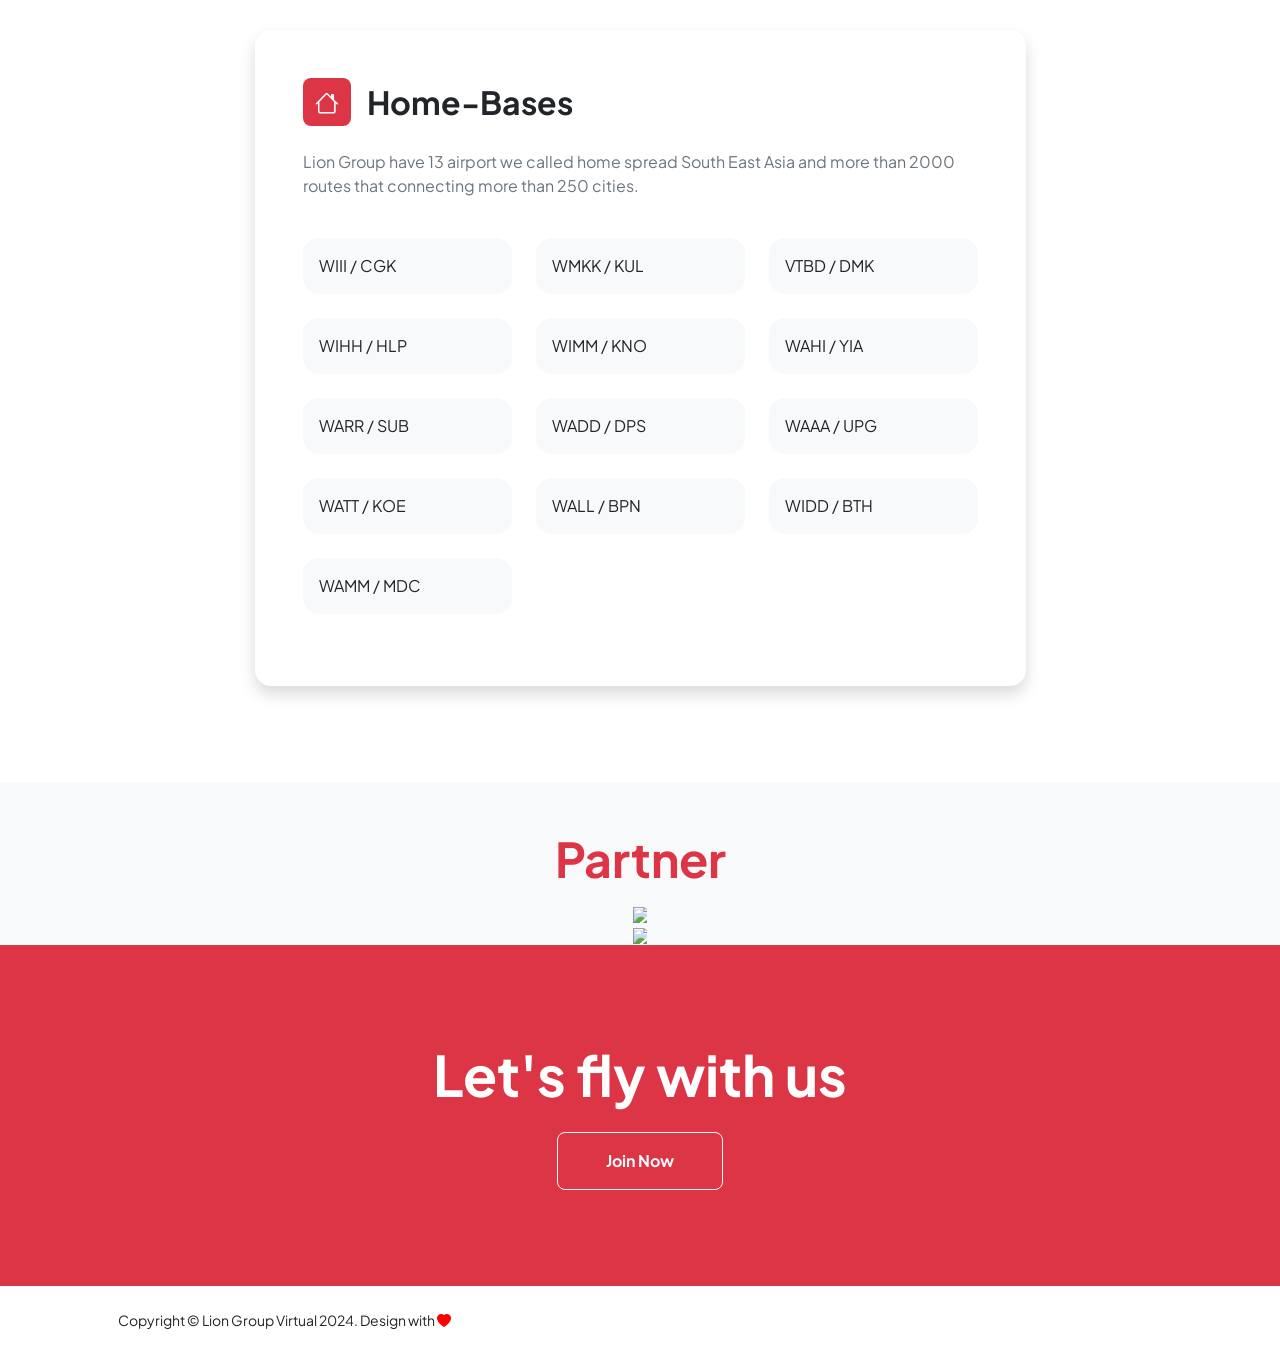
==== commit fc588c86: "Update index.html" ====
--- a/index.html
+++ b/index.html
@@ -471,7 +471,8 @@
                                 <h2 class="display-5 fw-bolder mb-2"><span class="text-danger d-inline">Partner</span></h2>
                                 <div class="d-flex justify-content-center mt-2">
                                     <ul class="navbar-nav small fw-bolder pt-2">
-                                        <li class="nav-item"><a href="https://getbootstrap.com/docs/5.0/examples/"><img class="profile-img" src="https://vamsys.co.uk/assets/images/logo-light.png" style="max-width:90%;max-height:90%;"/></a></li>
+                                        <li class="nav-item"><a href="https://www.vamsys.co.uk/"><img class="profile-img" src="https://vamsys.co.uk/assets/images/logo-light.png" style="max-width:90%;max-height:90%;"/></a></li>
+                                        <li class="nav-item"><a href="https://onesimstore.com/"><img class="profile-img" src="https://onesimstore-public.b-cdn.net/assets/logo.png" style="max-width:90%;max-height:90%;"/></a></li>
                                     </ul>
                                 </div>
                             </div>
@@ -507,7 +508,7 @@
                             <p class="mb-3">This disclaimer is subject to change without notice, and users are encouraged to review it periodically for updates.</p>
                         </div>
                         <div class="modal-footer">
-                            <button type="button" class="btn btn-danger" data-bs-dismiss="modal">Close</button>
+                            <button type="button" class="btn btn-danger" data-bs-dismiss="modal"> Close </button>
                         </div>
                     </div>
                 </div>
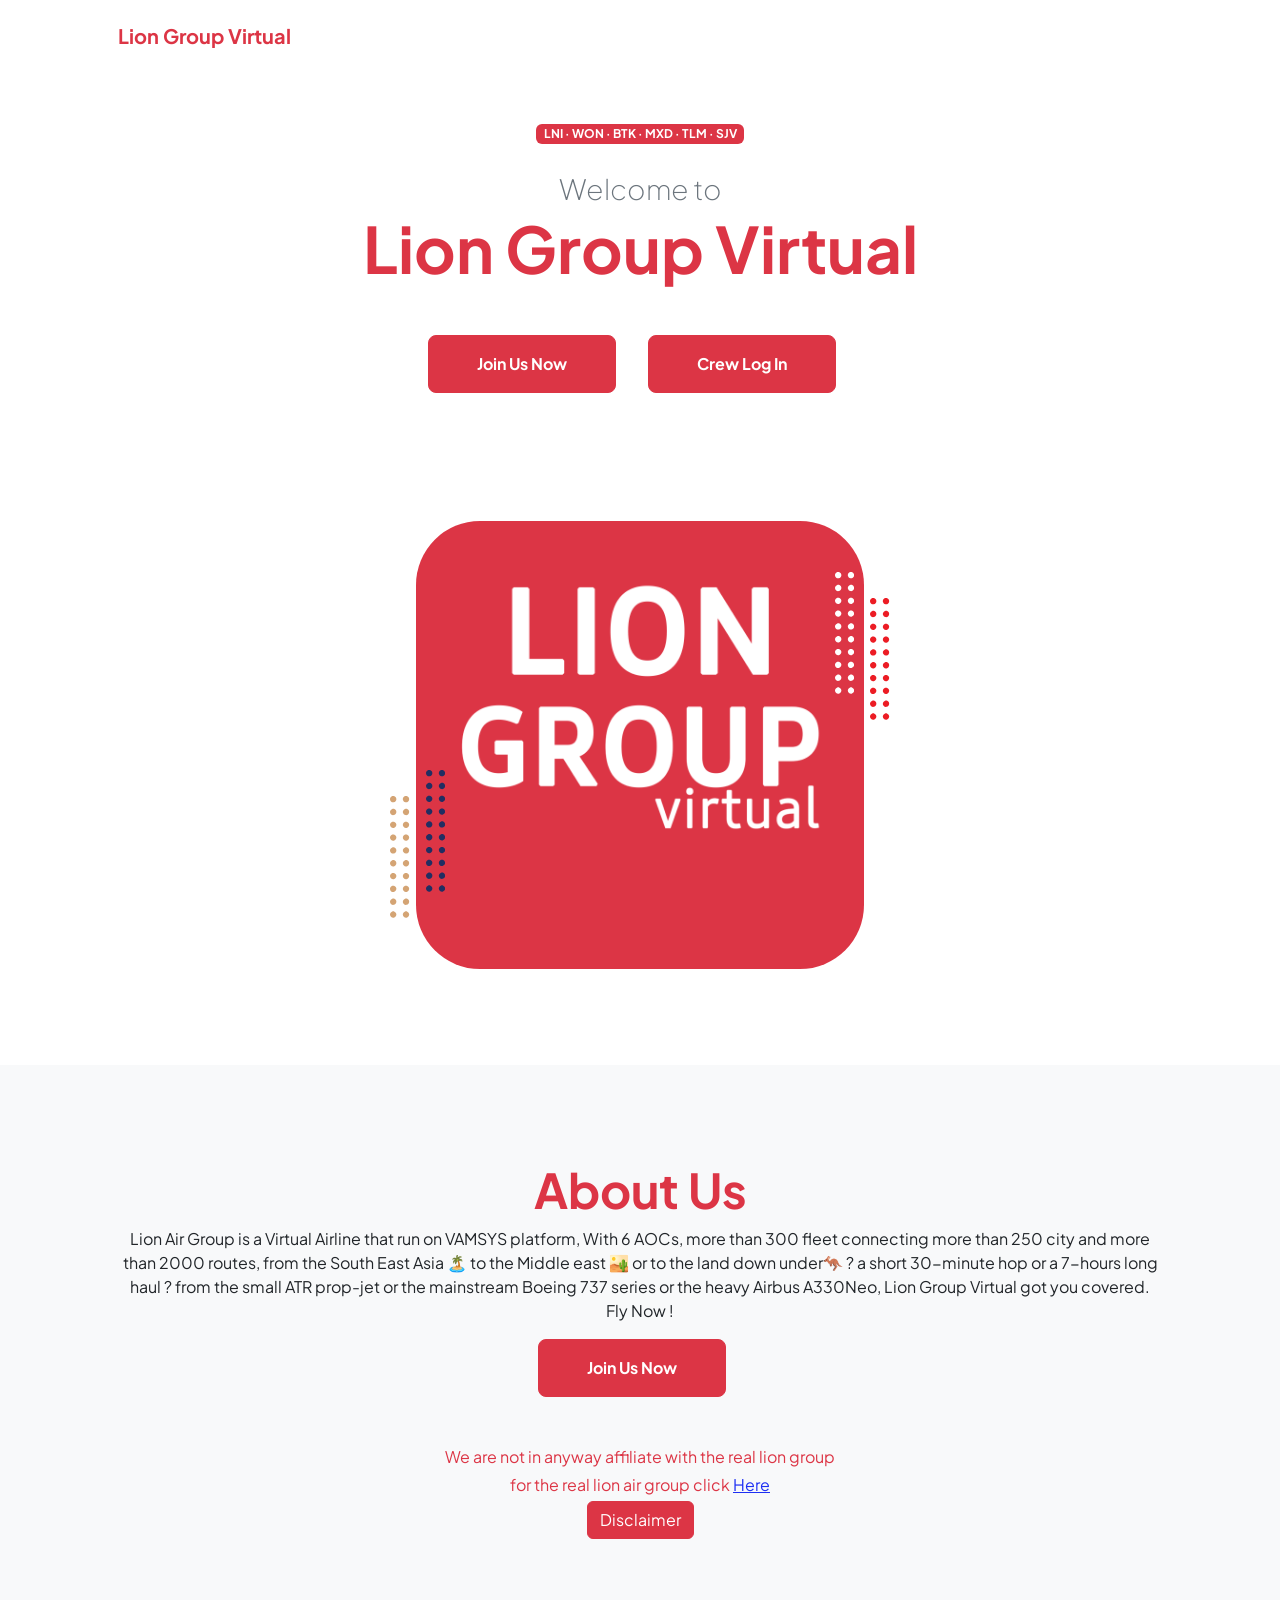
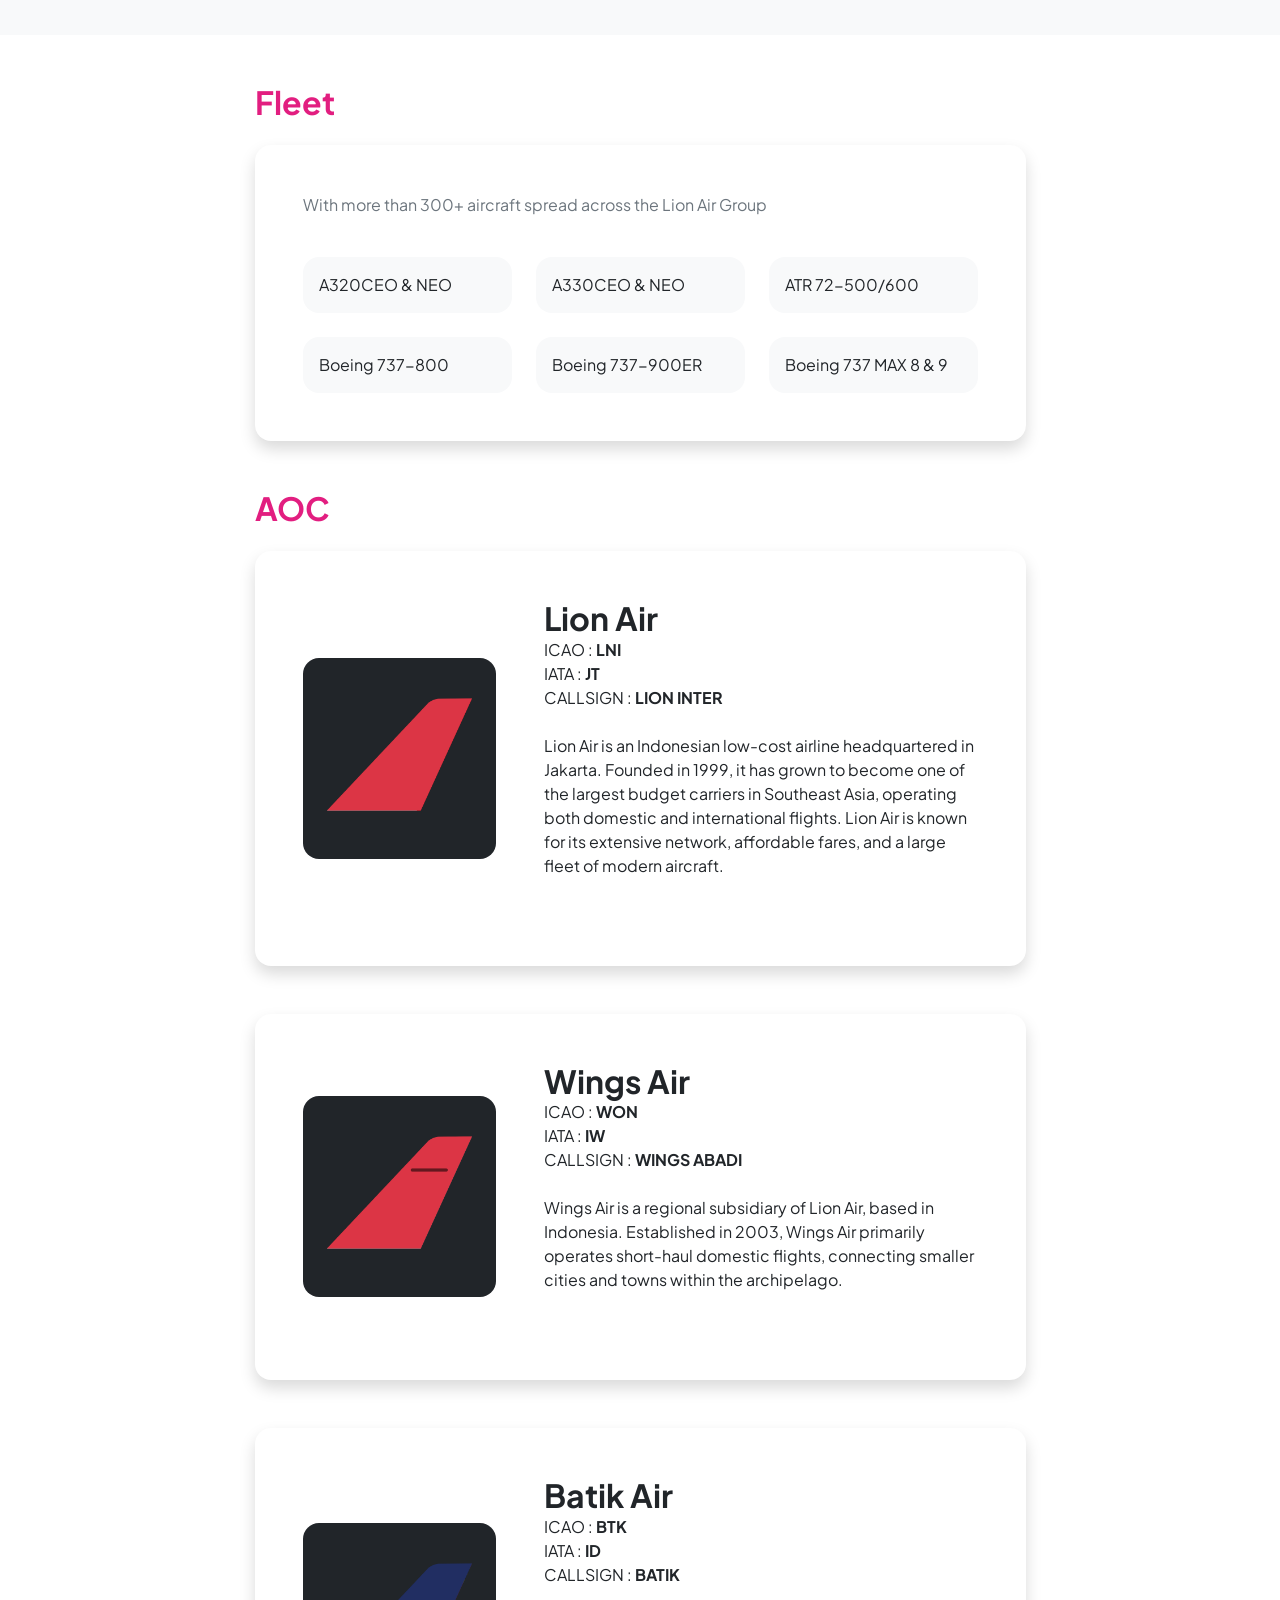
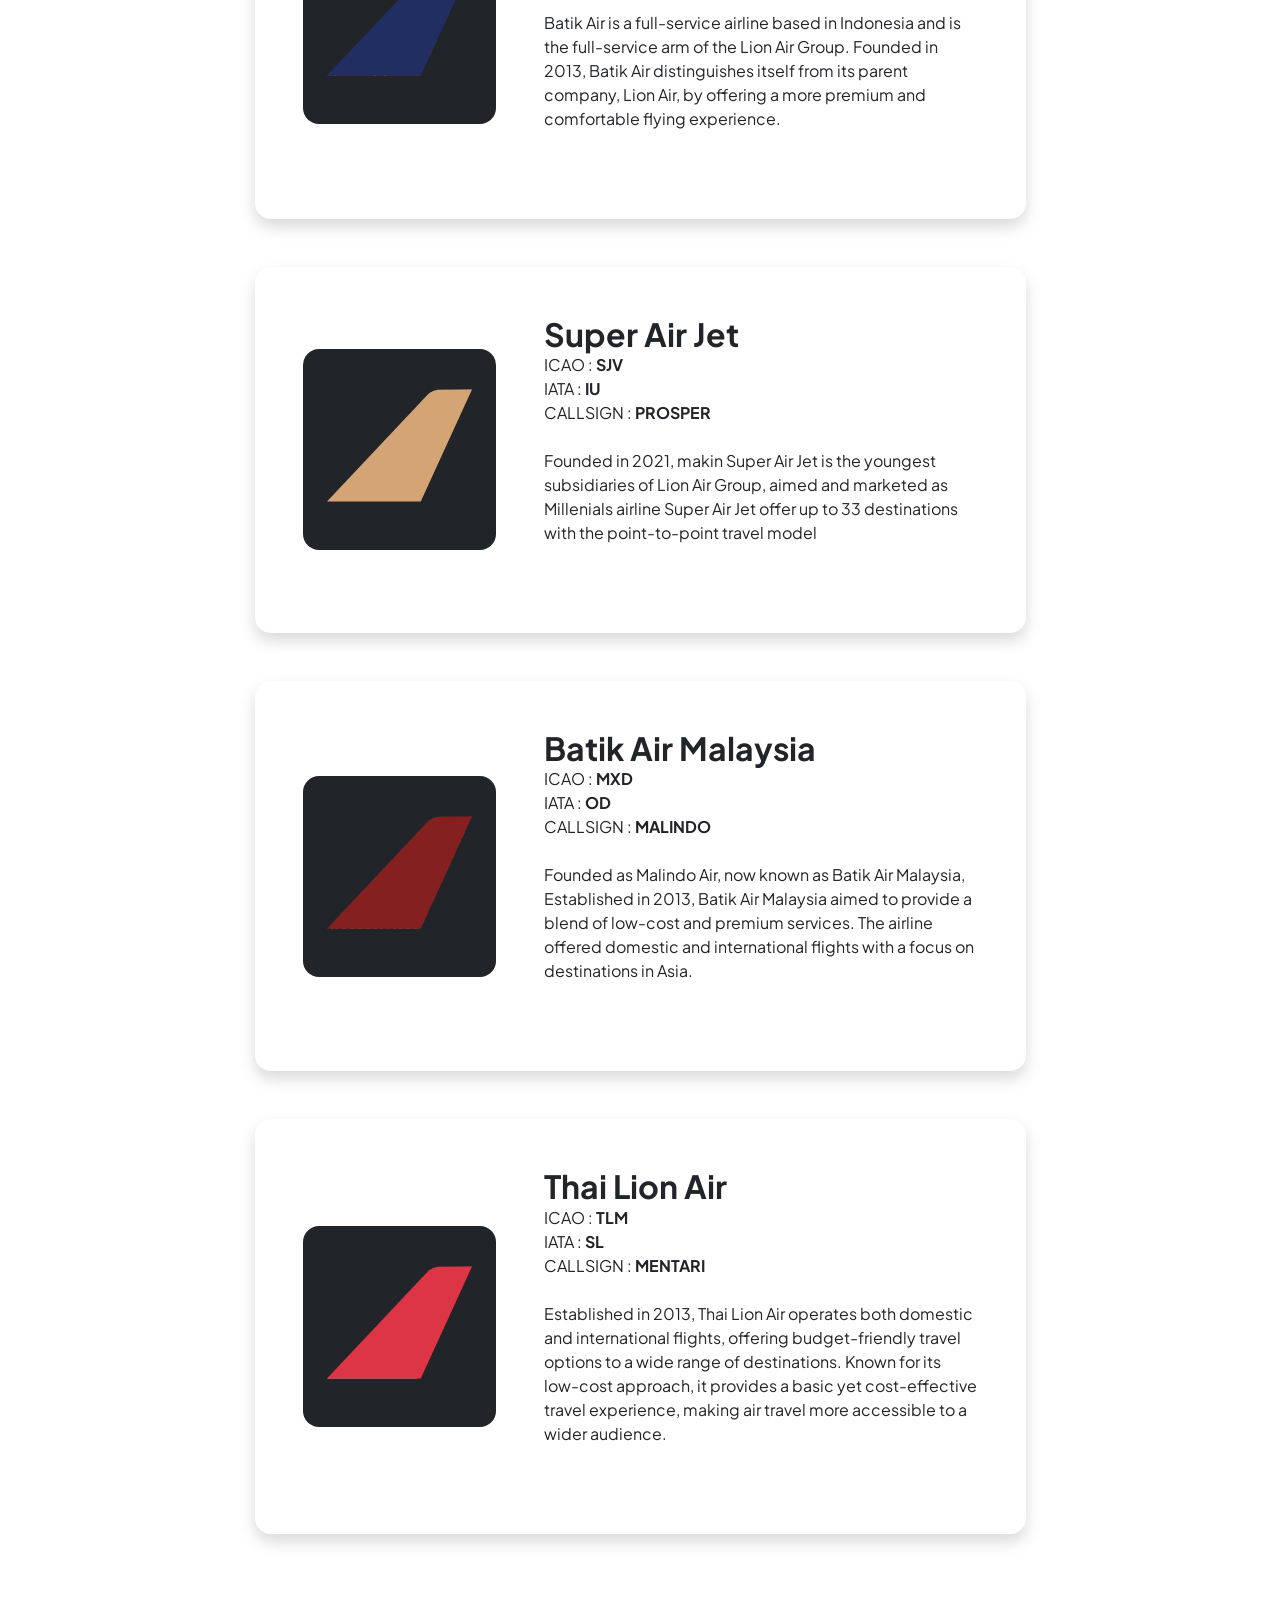
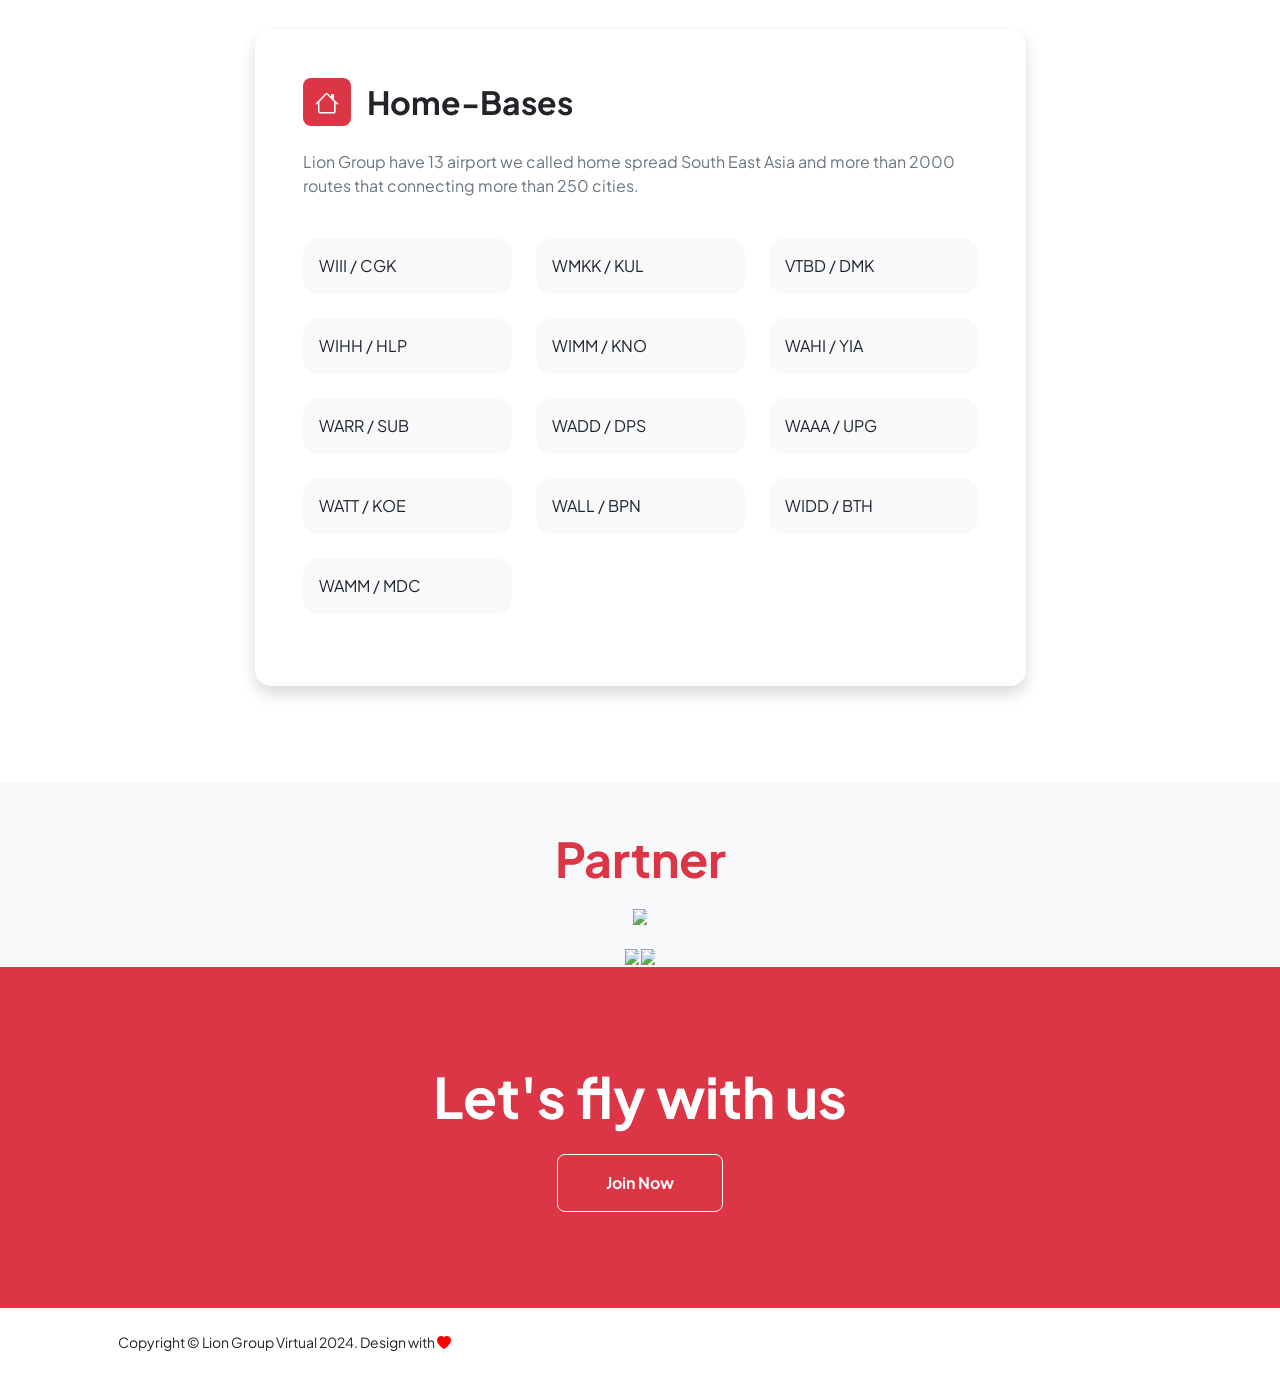
==== commit b24db6f5: "Update index.html" ====
--- a/index.html
+++ b/index.html
@@ -470,9 +470,16 @@
                             <div class="text-center">
                                 <h2 class="display-5 fw-bolder mb-2"><span class="text-danger d-inline">Partner</span></h2>
                                 <div class="d-flex justify-content-center mt-2">
-                                    <ul class="navbar-nav small fw-bolder pt-2">
+                                   <ul class="navbar-nav fw-bolder pt-2">
                                         <li class="nav-item"><a href="https://www.vamsys.co.uk/"><img class="profile-img" src="https://vamsys.co.uk/assets/images/logo-light.png" style="max-width:90%;max-height:90%;"/></a></li>
+                                    </ul>
+                                </div>
+                                <div class="d-flex justify-content-center mt-2">
+                                    <ul class="navbar-nav fw-bolder pt-2">
                                         <li class="nav-item"><a href="https://onesimstore.com/"><img class="profile-img" src="https://onesimstore-public.b-cdn.net/assets/logo.png" style="max-width:90%;max-height:90%;"/></a></li>
+                                    </ul>
+                                    <ul class="navbar-nav fw-bolder pt-2">
+                                        <li class="nav-item"><a href="https://onesimstore.com/"><img class="profile-img" src="assets/gv.png" style="max-width:90%;max-height:90%;"/></a></li>
                                     </ul>
                                 </div>
                             </div>
